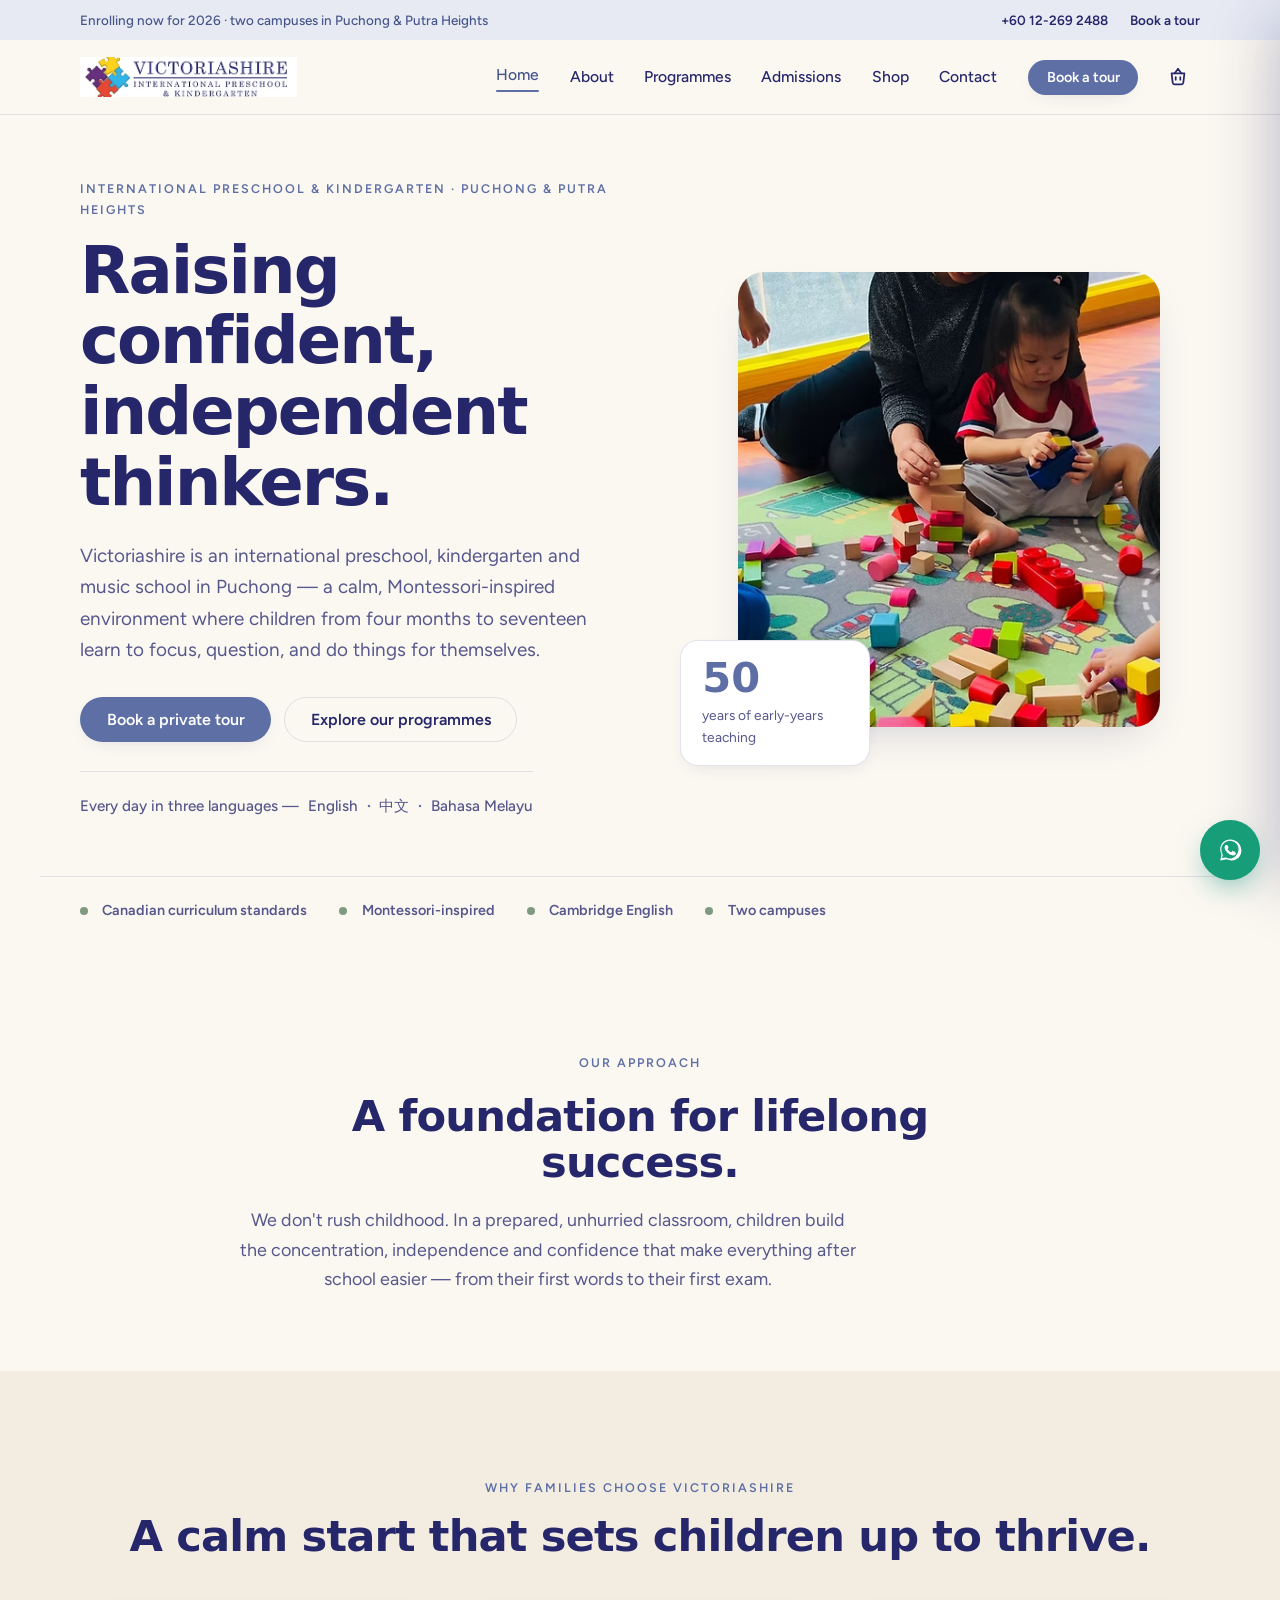
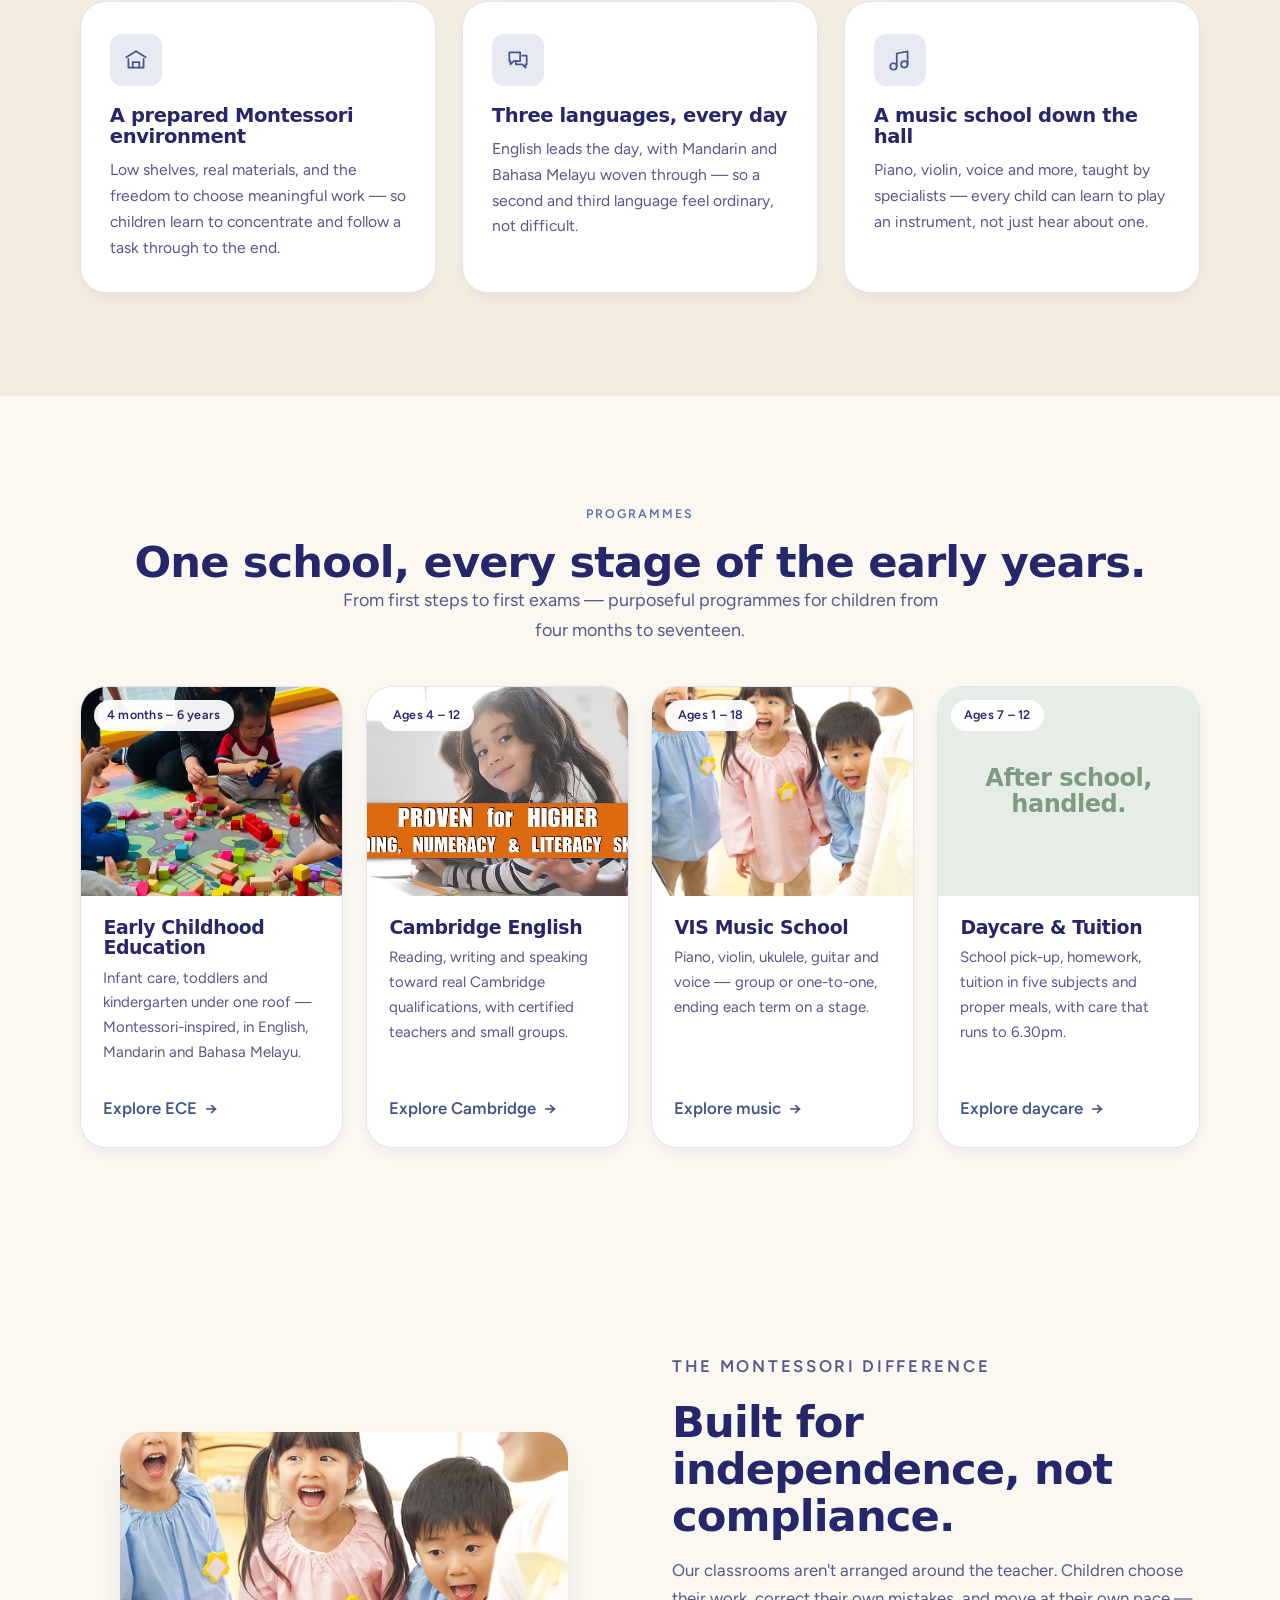
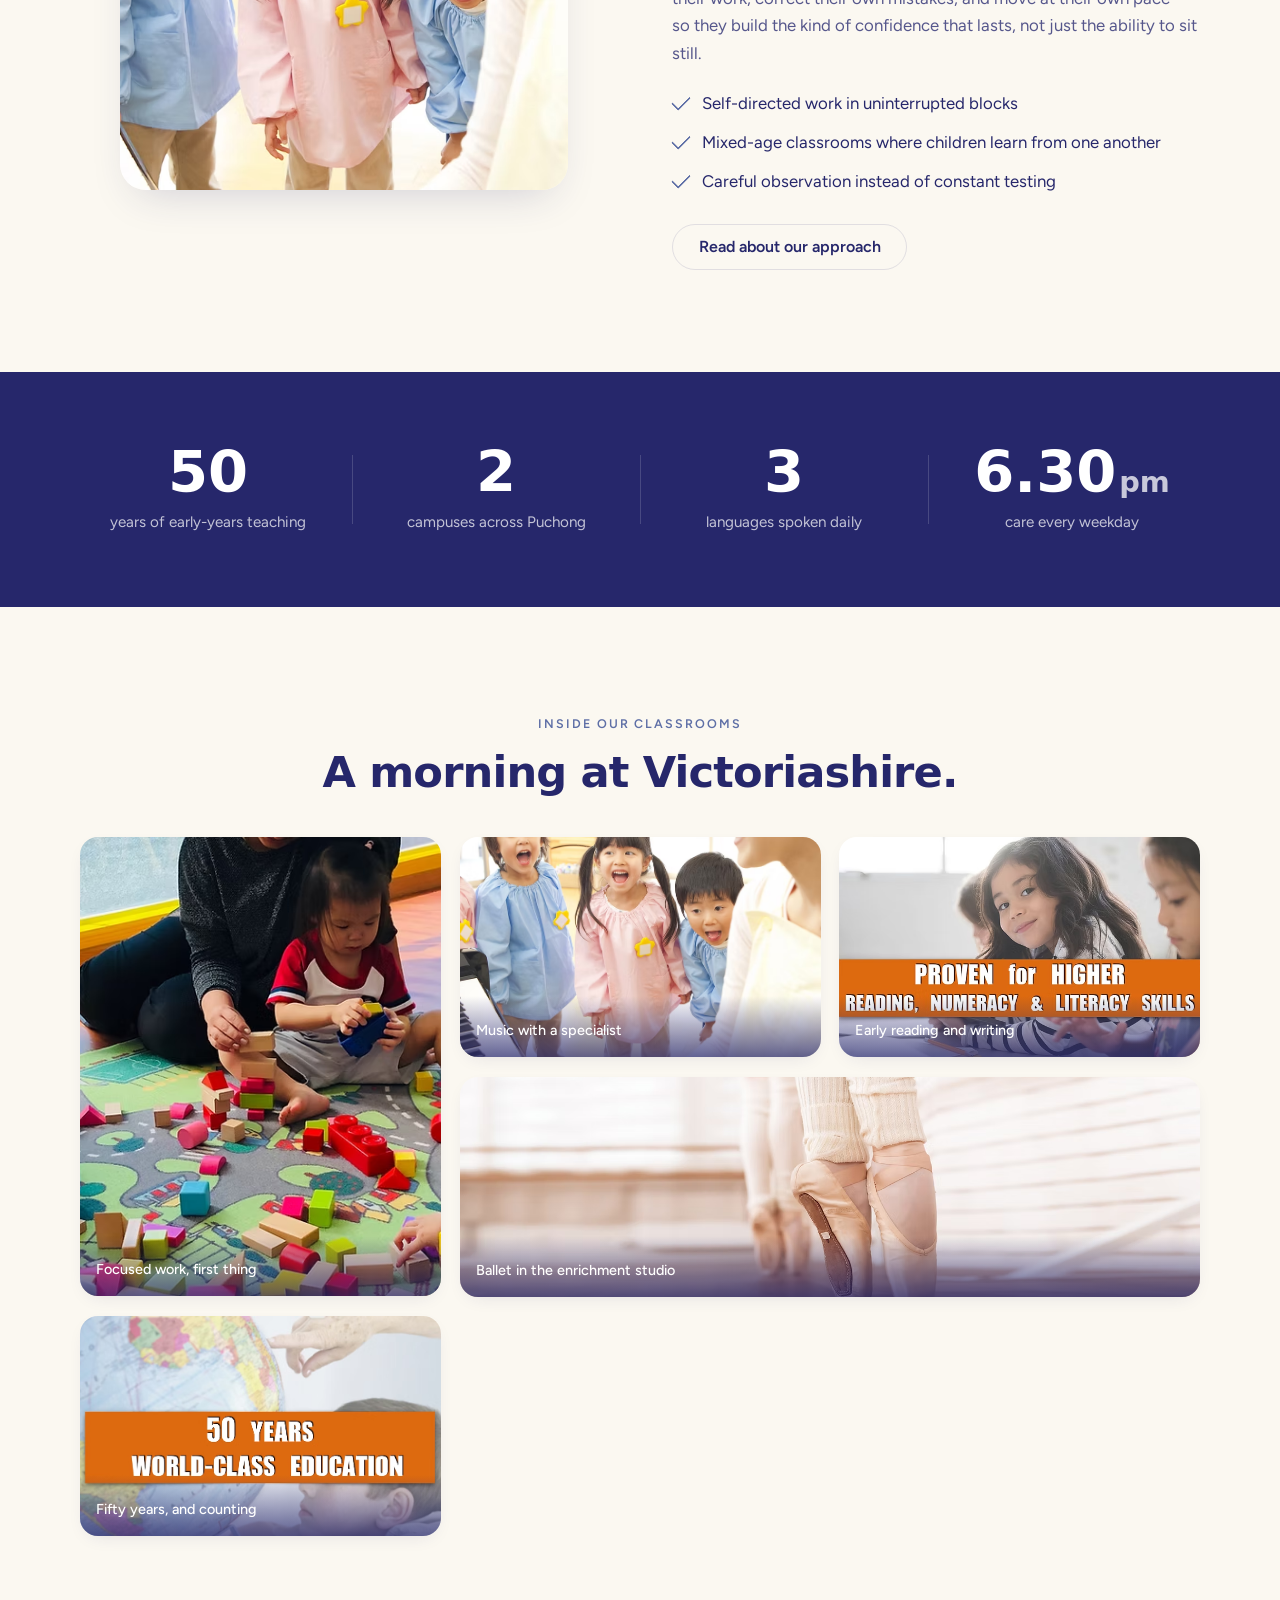
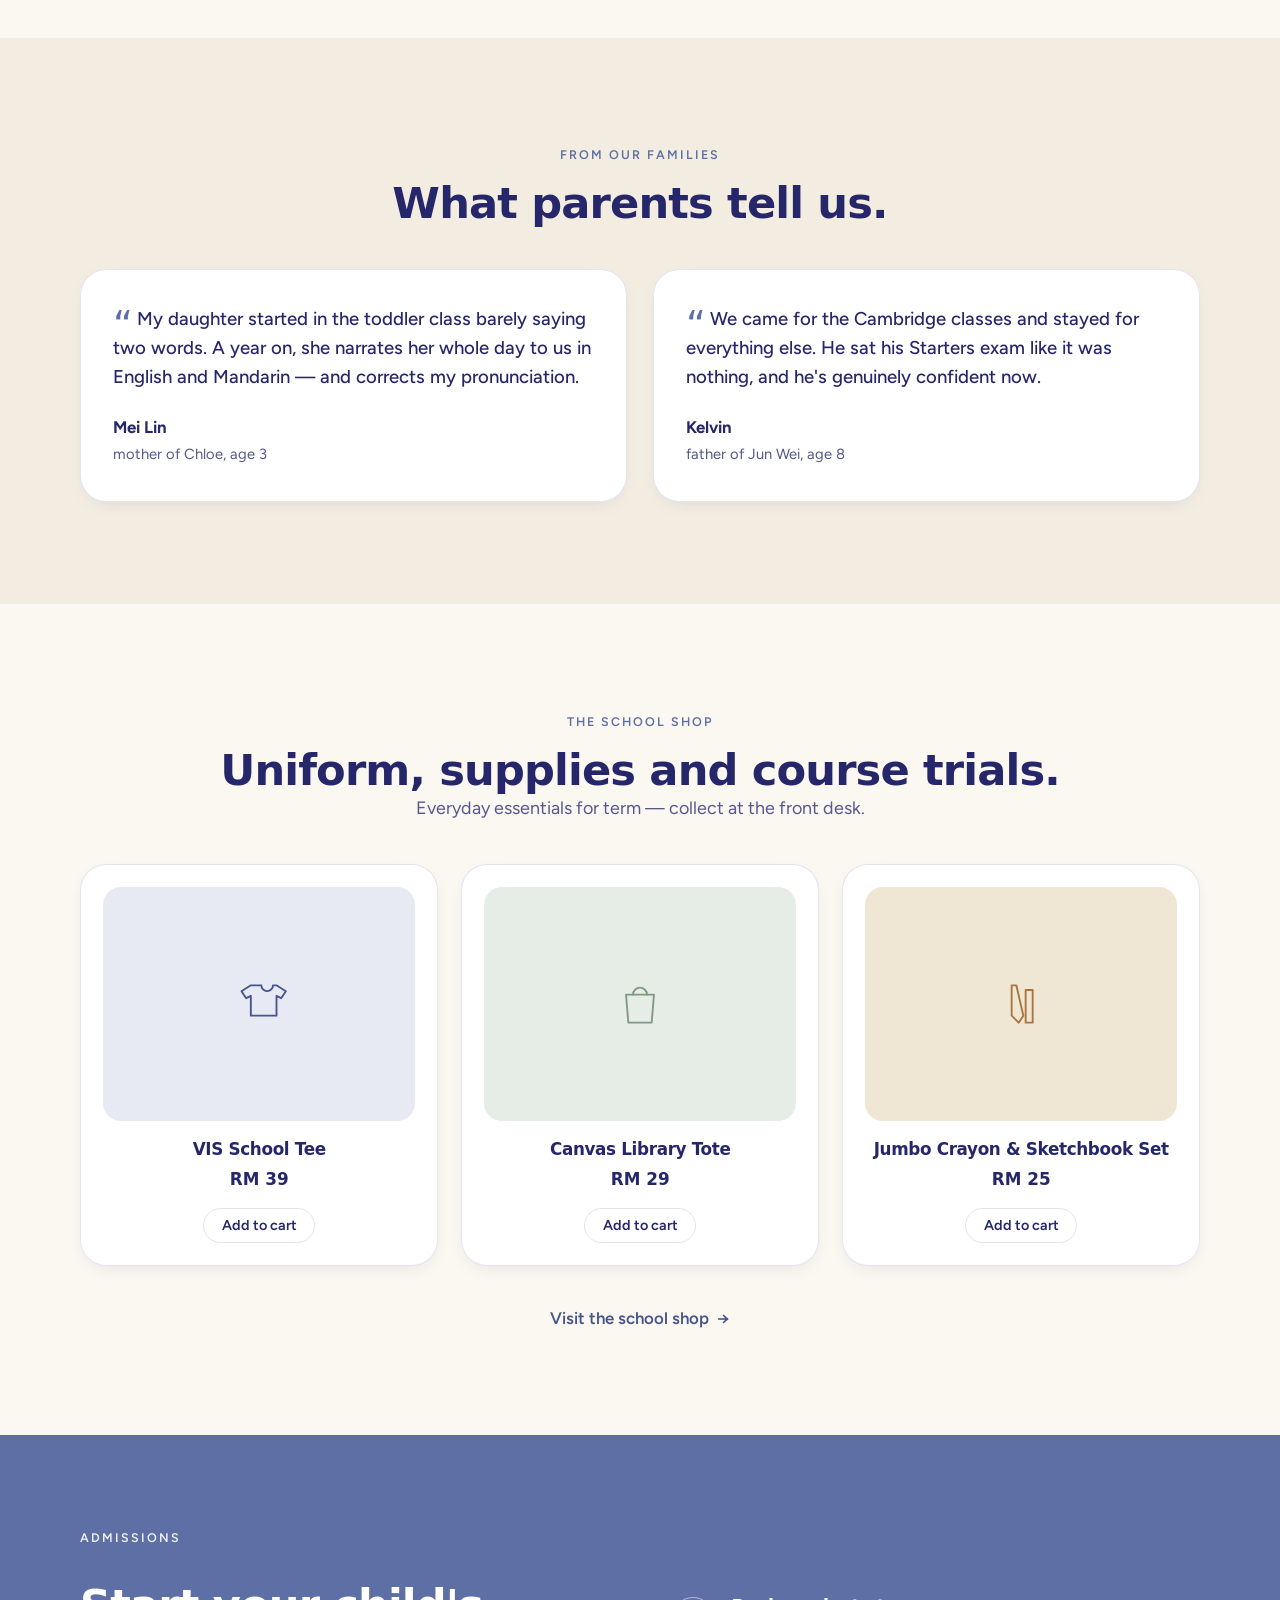
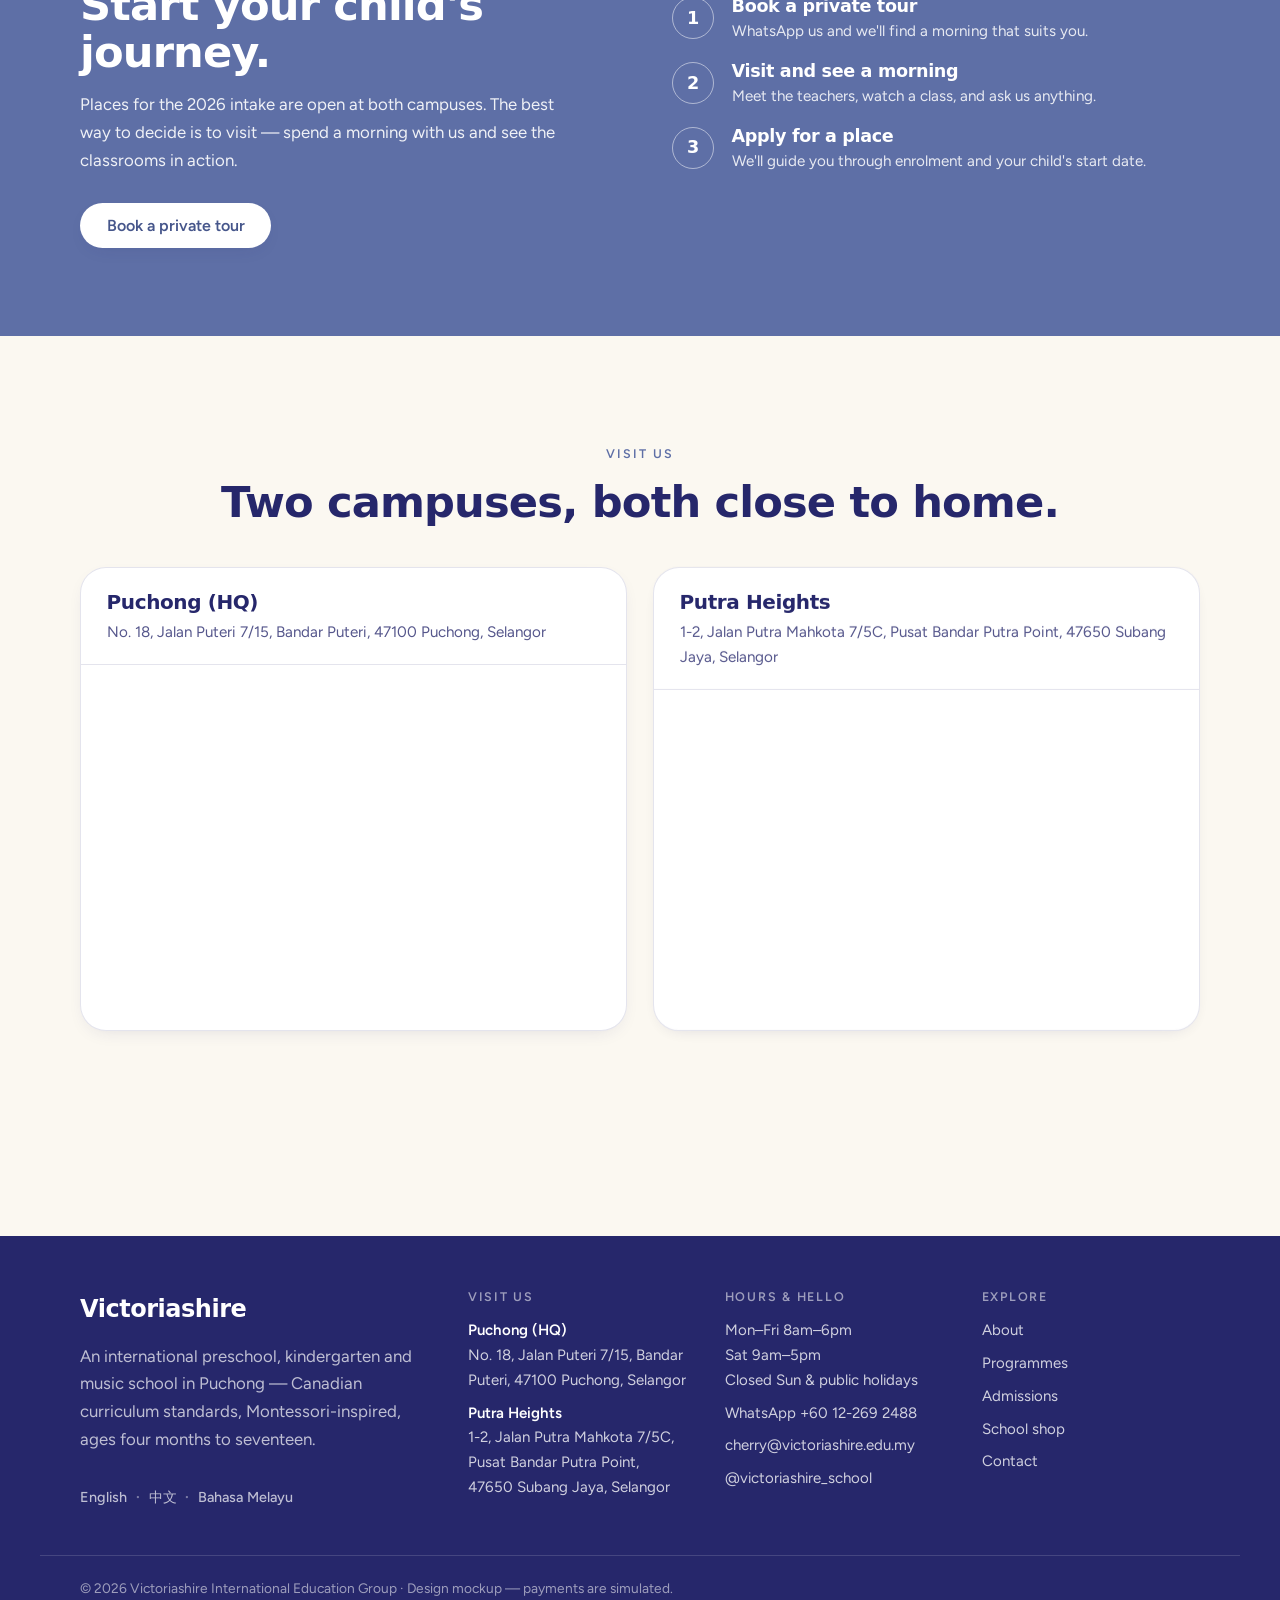
==== mockup-1-html/index.html @ 472e01cc "Premium revamp: two design directions for Victoriashire Rebuild both mockups away from the playful "" ====
<!DOCTYPE html>
<html lang="en" class="no-js">
<head>
  <meta charset="UTF-8">
  <meta name="viewport" content="width=device-width, initial-scale=1">
  <title>Victoriashire — International Preschool &amp; Kindergarten, Puchong</title>
  <meta name="description" content="An international preschool, kindergarten and music school in Puchong. A calm, Montessori-inspired environment where children from four months to seventeen learn to focus, question and think for themselves. Book a private tour.">
  <link rel="icon" href="assets/favicon.svg" type="image/svg+xml">
  <link rel="preconnect" href="https://fonts.googleapis.com">
  <link rel="preconnect" href="https://fonts.gstatic.com" crossorigin>
  <link href="https://fonts.googleapis.com/css2?family=Hanken+Grotesque:wght@500;600;700;800&family=Figtree:wght@400;500;600;700&display=swap" rel="stylesheet">
  <link rel="stylesheet" href="css/tokens.css">
  <link rel="stylesheet" href="css/base.css">
  <link rel="stylesheet" href="css/components.css">
  <link rel="stylesheet" href="css/pages.css">
</head>
<body>
  <a class="skip-link" href="#main">Skip to content</a>
  <div id="site-header"></div>

  <main id="main">

    <!-- 1. HERO -->
    <section class="hero">
      <div class="container hero-grid">
        <div class="hero-copy">
          <p class="eyebrow">International preschool &amp; kindergarten · Puchong &amp; Putra Heights</p>
          <h1 class="h-hero">Raising confident, independent thinkers.</h1>
          <p class="hero-sub">Victoriashire is an international preschool, kindergarten and music school in Puchong — a calm, Montessori-inspired environment where children from four months to seventeen learn to focus, question, and do things for themselves.</p>
          <div class="hero-actions">
            <a class="btn btn-primary" href="https://wa.me/60122692488">Book a private tour</a>
            <a class="btn btn-ghost" href="programmes.html">Explore our programmes</a>
          </div>
          <p class="trilingual hero-lang">Every day in three languages — <span>English</span> <span class="sep">·</span> <span>中文</span> <span class="sep">·</span> <span>Bahasa Melayu</span></p>
        </div>

        <div class="hero-media">
          <figure class="hero-photo">
            <img src="assets/img/photo-blocks.avif" alt="A child concentrating on building with wooden blocks in a Montessori classroom" width="720" height="820">
          </figure>
          <div class="hero-stat">
            <span class="hero-stat-num">50</span>
            <span class="hero-stat-label">years of early-years teaching</span>
          </div>
        </div>
      </div>
      <div class="container hero-trust">
        <span>Canadian curriculum standards</span>
        <span>Montessori-inspired</span>
        <span>Cambridge English</span>
        <span>Two campuses</span>
      </div>
    </section>

    <!-- 2. STATEMENT -->
    <section class="section statement">
      <div class="container container-narrow statement-inner">
        <p class="eyebrow">Our approach</p>
        <h2 class="h-title">A foundation for lifelong success.</h2>
        <p class="sec-lede">We don't rush childhood. In a prepared, unhurried classroom, children build the concentration, independence and confidence that make everything after school easier — from their first words to their first exam.</p>
      </div>
    </section>

    <!-- 3. WHY FAMILIES CHOOSE VIS -->
    <section class="section section--tint values">
      <div class="container">
        <div class="sec-head sec-head--center">
          <p class="eyebrow">Why families choose Victoriashire</p>
          <h2 class="h-title">A calm start that sets children up to thrive.</h2>
        </div>
        <div class="values-grid">
          <article class="value-card reveal">
            <span class="value-ico" aria-hidden="true">
              <svg viewBox="0 0 24 24" fill="none" stroke="currentColor" stroke-width="1.6" stroke-linecap="round" stroke-linejoin="round"><path d="M3 9.5 12 4l9 5.5"/><path d="M5 11v8h14v-8"/><path d="M9 19v-5h6v5"/></svg>
            </span>
            <h3>A prepared Montessori environment</h3>
            <p>Low shelves, real materials, and the freedom to choose meaningful work — so children learn to concentrate and follow a task through to the end.</p>
          </article>
          <article class="value-card reveal">
            <span class="value-ico" aria-hidden="true">
              <svg viewBox="0 0 24 24" fill="none" stroke="currentColor" stroke-width="1.6" stroke-linecap="round" stroke-linejoin="round"><path d="M4 5h10v8H8l-3 3v-3H4z"/><path d="M10 13v3h6l3 3v-3h1v-8h-4"/></svg>
            </span>
            <h3>Three languages, every day</h3>
            <p>English leads the day, with Mandarin and Bahasa Melayu woven through — so a second and third language feel ordinary, not difficult.</p>
          </article>
          <article class="value-card reveal">
            <span class="value-ico" aria-hidden="true">
              <svg viewBox="0 0 24 24" fill="none" stroke="currentColor" stroke-width="1.6" stroke-linecap="round" stroke-linejoin="round"><path d="M9 18V6l10-2v12"/><circle cx="6" cy="18" r="3"/><circle cx="16" cy="16" r="3"/></svg>
            </span>
            <h3>A music school down the hall</h3>
            <p>Piano, violin, voice and more, taught by specialists — every child can learn to play an instrument, not just hear about one.</p>
          </article>
        </div>
      </div>
    </section>

    <!-- 4. PROGRAMMES -->
    <section class="section programmes">
      <div class="container">
        <div class="sec-head sec-head--center">
          <p class="eyebrow">Programmes</p>
          <h2 class="h-title">One school, every stage of the early years.</h2>
          <p class="sec-lede sec-lede--center">From first steps to first exams — purposeful programmes for children from four months to seventeen.</p>
        </div>
        <div class="prog-grid">
          <article class="prog-card reveal">
            <div class="prog-media">
              <img src="assets/img/photo-blocks.avif" alt="Toddlers building with wooden blocks">
              <span class="chip prog-age">4 months – 6 years</span>
            </div>
            <div class="prog-body">
              <h3>Early Childhood Education</h3>
              <p>Infant care, toddlers and kindergarten under one roof — Montessori-inspired, in English, Mandarin and Bahasa Melayu.</p>
              <a class="arrow-link" href="programmes.html#ece">Explore ECE <span class="arw">→</span></a>
            </div>
          </article>
          <article class="prog-card reveal">
            <div class="prog-media">
              <img src="assets/img/photo-literacy.avif" alt="A child practising early reading and writing">
              <span class="chip prog-age">Ages 4 – 12</span>
            </div>
            <div class="prog-body">
              <h3>Cambridge English</h3>
              <p>Reading, writing and speaking toward real Cambridge qualifications, with certified teachers and small groups.</p>
              <a class="arrow-link" href="programmes.html#cambridge">Explore Cambridge <span class="arw">→</span></a>
            </div>
          </article>
          <article class="prog-card reveal">
            <div class="prog-media">
              <img src="assets/img/photo-music-class.avif" alt="Children singing around a piano during music class">
              <span class="chip prog-age">Ages 1 – 18</span>
            </div>
            <div class="prog-body">
              <h3>VIS Music School</h3>
              <p>Piano, violin, ukulele, guitar and voice — group or one-to-one, ending each term on a stage.</p>
              <a class="arrow-link" href="programmes.html#music">Explore music <span class="arw">→</span></a>
            </div>
          </article>
          <article class="prog-card reveal">
            <div class="prog-media prog-media--block prog-media--sage">
              <span class="prog-media-word">After school,<br>handled.</span>
              <span class="chip prog-age">Ages 7 – 12</span>
            </div>
            <div class="prog-body">
              <h3>Daycare &amp; Tuition</h3>
              <p>School pick-up, homework, tuition in five subjects and proper meals, with care that runs to 6.30pm.</p>
              <a class="arrow-link" href="programmes.html#daycare">Explore daycare <span class="arw">→</span></a>
            </div>
          </article>
        </div>
      </div>
    </section>

    <!-- 5. FEATURE — built for independence -->
    <section class="section feature">
      <div class="container feature-grid">
        <figure class="feature-media reveal">
          <img src="assets/img/photo-music-class.avif" alt="A teacher guiding children in a hands-on lesson">
        </figure>
        <div class="feature-copy">
          <p class="eyebrow">The Montessori difference</p>
          <h2 class="h-title">Built for independence, not compliance.</h2>
          <p>Our classrooms aren't arranged around the teacher. Children choose their work, correct their own mistakes, and move at their own pace — so they build the kind of confidence that lasts, not just the ability to sit still.</p>
          <ul class="feature-list">
            <li>Self-directed work in uninterrupted blocks</li>
            <li>Mixed-age classrooms where children learn from one another</li>
            <li>Careful observation instead of constant testing</li>
          </ul>
          <a class="btn btn-ghost" href="about.html">Read about our approach</a>
        </div>
      </div>
    </section>

    <!-- 6. STATS -->
    <section class="stats-band">
      <div class="container stats-grid">
        <div class="stat reveal">
          <span class="stat-num"><span data-count="50">0</span></span>
          <span class="stat-label">years of early-years teaching</span>
        </div>
        <div class="stat reveal">
          <span class="stat-num"><span data-count="2">0</span></span>
          <span class="stat-label">campuses across Puchong</span>
        </div>
        <div class="stat reveal">
          <span class="stat-num"><span data-count="3">0</span></span>
          <span class="stat-label">languages spoken daily</span>
        </div>
        <div class="stat reveal">
          <span class="stat-num">6.30<span class="stat-num-unit">pm</span></span>
          <span class="stat-label">care every weekday</span>
        </div>
      </div>
    </section>

    <!-- 7. GALLERY -->
    <section class="section gallery">
      <div class="container">
        <div class="sec-head sec-head--center">
          <p class="eyebrow">Inside our classrooms</p>
          <h2 class="h-title">A morning at Victoriashire.</h2>
        </div>
        <div class="gallery-grid">
          <figure class="gallery-item gallery-item--tall reveal">
            <img src="assets/img/photo-blocks.avif" alt="A child building with wooden blocks">
            <figcaption>Focused work, first thing</figcaption>
          </figure>
          <figure class="gallery-item reveal">
            <img src="assets/img/photo-music-class.avif" alt="Children singing around a piano">
            <figcaption>Music with a specialist</figcaption>
          </figure>
          <figure class="gallery-item reveal">
            <img src="assets/img/photo-literacy.avif" alt="A child reading and writing">
            <figcaption>Early reading and writing</figcaption>
          </figure>
          <figure class="gallery-item gallery-item--wide reveal">
            <img src="assets/img/photo-ballet.avif" alt="A child in a ballet lesson">
            <figcaption>Ballet in the enrichment studio</figcaption>
          </figure>
          <figure class="gallery-item reveal">
            <img src="assets/img/photo-50-years.avif" alt="Fifty years of Victoriashire heritage">
            <figcaption>Fifty years, and counting</figcaption>
          </figure>
        </div>
      </div>
    </section>

    <!-- 8. PARENT VOICES -->
    <section class="section section--tint voices">
      <div class="container">
        <div class="sec-head sec-head--center">
          <p class="eyebrow">From our families</p>
          <h2 class="h-title">What parents tell us.</h2>
        </div>
        <div class="voices-grid">
          <figure class="quote-card reveal">
            <blockquote>My daughter started in the toddler class barely saying two words. A year on, she narrates her whole day to us in English and Mandarin — and corrects my pronunciation.</blockquote>
            <figcaption><span class="q-name">Mei Lin</span><span class="q-role">mother of Chloe, age 3</span></figcaption>
          </figure>
          <figure class="quote-card reveal">
            <blockquote>We came for the Cambridge classes and stayed for everything else. He sat his Starters exam like it was nothing, and he's genuinely confident now.</blockquote>
            <figcaption><span class="q-name">Kelvin</span><span class="q-role">father of Jun Wei, age 8</span></figcaption>
          </figure>
        </div>
      </div>
    </section>

    <!-- 9. SHOP TEASER -->
    <section class="section shop-teaser">
      <div class="container">
        <div class="sec-head sec-head--center">
          <p class="eyebrow">The school shop</p>
          <h2 class="h-title">Uniform, supplies and course trials.</h2>
          <p class="sec-lede sec-lede--center">Everyday essentials for term — collect at the front desk.</p>
        </div>
        <div class="teaser-grid">
          <article class="teaser-card reveal">
            <div class="teaser-art teaser-art--peri">
              <svg viewBox="0 0 48 48" fill="none" stroke="currentColor" stroke-width="1.6" stroke-linecap="round" stroke-linejoin="round" aria-hidden="true"><path d="M17 8l-8 5 4 6 4-2v17h22V17l4 2 4-6-8-5-3 0a5 5 0 0 1-10 0z"/></svg>
            </div>
            <h3>VIS School Tee</h3>
            <span class="price">RM 39</span>
            <button class="btn btn-ghost btn-sm" type="button" data-add="school-tee">Add to cart</button>
          </article>
          <article class="teaser-card reveal">
            <div class="teaser-art teaser-art--sage">
              <svg viewBox="0 0 48 48" fill="none" stroke="currentColor" stroke-width="1.6" stroke-linecap="round" stroke-linejoin="round" aria-hidden="true"><path d="M12 16h24l-2 24H14z"/><path d="M18 16a6 6 0 0 1 12 0"/></svg>
            </div>
            <h3>Canvas Library Tote</h3>
            <span class="price">RM 29</span>
            <button class="btn btn-ghost btn-sm" type="button" data-add="library-tote">Add to cart</button>
          </article>
          <article class="teaser-card reveal">
            <div class="teaser-art teaser-art--sand">
              <svg viewBox="0 0 48 48" fill="none" stroke="currentColor" stroke-width="1.6" stroke-linecap="round" stroke-linejoin="round" aria-hidden="true"><path d="M16 8h4l6 26-4 6-6-6z"/><path d="M28 12h6v28h-6z"/></svg>
            </div>
            <h3>Jumbo Crayon &amp; Sketchbook Set</h3>
            <span class="price">RM 25</span>
            <button class="btn btn-ghost btn-sm" type="button" data-add="crayon-set">Add to cart</button>
          </article>
        </div>
        <p class="center-link"><a class="arrow-link" href="shop.html">Visit the school shop <span class="arw">→</span></a></p>
      </div>
    </section>

    <!-- 10. ADMISSIONS CTA -->
    <section class="admissions-cta">
      <div class="container admissions-inner">
        <div class="admissions-copy">
          <p class="eyebrow eyebrow--light">Admissions</p>
          <h2 class="h-title">Start your child's journey.</h2>
          <p>Places for the 2026 intake are open at both campuses. The best way to decide is to visit — spend a morning with us and see the classrooms in action.</p>
          <a class="btn btn-white" href="https://wa.me/60122692488">Book a private tour</a>
        </div>
        <ol class="steps">
          <li class="step"><span class="step-n">1</span><div><h3>Book a private tour</h3><p>WhatsApp us and we'll find a morning that suits you.</p></div></li>
          <li class="step"><span class="step-n">2</span><div><h3>Visit and see a morning</h3><p>Meet the teachers, watch a class, and ask us anything.</p></div></li>
          <li class="step"><span class="step-n">3</span><div><h3>Apply for a place</h3><p>We'll guide you through enrolment and your child's start date.</p></div></li>
        </ol>
      </div>
    </section>

    <!-- 11. FIND US -->
    <section class="section find" id="find-us">
      <div class="container">
        <div class="sec-head sec-head--center">
          <p class="eyebrow">Visit us</p>
          <h2 class="h-title">Two campuses, both close to home.</h2>
        </div>
        <div class="find-grid">
          <article class="find-card reveal">
            <div class="find-head">
              <h3>Puchong (HQ)</h3>
              <p>No. 18, Jalan Puteri 7/15, Bandar Puteri, 47100 Puchong, Selangor</p>
            </div>
            <div class="map-frame">
              <iframe title="Map to Victoriashire, Bandar Puteri Puchong" src="https://www.google.com/maps/embed?pb=!1m18!1m12!1m3!1d3283.921605458261!2d101.62552860000001!3d3.0181591!2m3!1f0!2f0!3f0!3m2!1i1024!2i768!4f13.1!3m3!1m2!1s0x31cdb4a31508462b%3A0xe18078c6f57863!2s18%2C%20Jln%20Puteri%207%2F15%2C%20Bandar%20Puteri%2C%2047100%20Puchong%2C%20Selangor%2C%20Malaysia!5e1!3m2!1sen!2sin!4v1783682991611!5m2!1sen!2sin" allowfullscreen="" loading="lazy" referrerpolicy="strict-origin-when-cross-origin"></iframe>
            </div>
          </article>
          <article class="find-card reveal">
            <div class="find-head">
              <h3>Putra Heights</h3>
              <p>1-2, Jalan Putra Mahkota 7/5C, Pusat Bandar Putra Point, 47650 Subang Jaya, Selangor</p>
            </div>
            <div class="map-frame">
              <iframe title="Map to Victoriashire, Putra Heights" src="https://www.google.com/maps/embed?pb=!1m18!1m12!1m3!1d3283.987269424316!2d101.5713136!3d2.9963515999999997!2m3!1f0!2f0!3f0!3m2!1i1024!2i768!4f13.1!3m3!1m2!1s0x31cdb300119d84df%3A0x84682f2e7346dc52!2s1%2C%20Jalan%20Putra%20Mahkota%207%2F5C%2C%20Pusat%20Bandar%20Putra%20Point%2C%2047650%20Subang%20Jaya%2C%20Selangor%2C%20Malaysia!5e1!3m2!1sen!2sin!4v1783683022666!5m2!1sen!2sin" allowfullscreen="" loading="lazy" referrerpolicy="strict-origin-when-cross-origin"></iframe>
            </div>
          </article>
        </div>
      </div>
    </section>

  </main>

  <div id="site-footer"></div>
  <div id="cart-drawer-mount"></div>

  <script src="vendor/gsap.min.js"></script>
  <script src="vendor/ScrollTrigger.min.js"></script>
  <script type="module" src="js/main.js"></script>
</body>
</html>
---- mockup-1-html/css/tokens.css ----
/* ============================================================
   Victoriashire — Direction A "Guidepost calm"
   Warm, calm, intelligent, credible. Ink navy anchor, warm
   cream base, one soft periwinkle accent + muted sage.
   ============================================================ */
:root {
  /* Surfaces */
  --cream: #FBF8F1;        /* page base — never stark white */
  --cream-deep: #F3EDE1;   /* alternating band */
  --white: #FFFFFF;        /* cards */

  /* Ink (logo wordmark navy) */
  --ink: #26276B;
  --ink-soft: #56578C;
  --ink-line: rgba(38, 39, 107, .12);
  --ink-line-soft: rgba(38, 39, 107, .07);

  /* Accents */
  --peri: #5E6FA6;         /* primary accent */
  --peri-deep: #46568B;    /* accent text / hover */
  --peri-soft: #E7EAF3;    /* accent tint */
  --sage: #7E9A82;         /* secondary accent */
  --sage-soft: #E6EDE6;
  --sand: #EFE6D3;         /* warm block/tint */

  /* Type */
  --font-display: "Hanken Grotesque", system-ui, sans-serif;
  --font-body: "Figtree", system-ui, sans-serif;

  /* Shape */
  --r-lg: 26px;
  --r: 18px;
  --r-sm: 12px;
  --r-pill: 999px;

  /* Elevation — soft ambient only */
  --shadow-sm: 0 6px 20px -10px rgba(38, 39, 107, .18);
  --shadow: 0 18px 44px -18px rgba(38, 39, 107, .22);

  /* Layout — generous, airy */
  --container: 1200px;
  --gutter: clamp(1.2rem, 4vw, 2.5rem);
  --section-y: clamp(4rem, 8vw, 7rem);

  /* Motion */
  --ease: cubic-bezier(.22, .61, .36, 1);

  /* ---- Legacy aliases (keep old inner pages readable until rebuilt;
          removed once every page is on the new system) ---- */
  --paper: var(--cream);
  --paper-deep: var(--cream-deep);
  --poppy: var(--peri);
  --poppy-deep: var(--peri-deep);
  --poppy-tint: var(--peri-soft);
  --sky: var(--peri);
  --sky-tint: var(--peri-soft);
  --sun: var(--sage);
  --sun-tint: var(--sage-soft);
  --grape: var(--peri-deep);
  --grape-tint: var(--peri-soft);
  --font-hand: var(--font-display);
  --radius-card: var(--r-lg);
  --radius-lg: var(--r-lg);
  --radius-sm: var(--r-sm);
  --radius-pill: var(--r-pill);
  --shadow-soft: var(--shadow-sm);
  --shadow-lift: var(--shadow);
  --shadow-sticker: 0 2px 0 var(--ink-line);
  --shadow-pop: var(--shadow-sm);
  --ease-bounce: var(--ease);
}
---- mockup-1-html/css/base.css ----
/* ============================================================
   Base — reset, typography scale, layout helpers, a11y
   Direction A "Guidepost calm"
   ============================================================ */

*, *::before, *::after { box-sizing: border-box; }

html { -webkit-text-size-adjust: 100%; scroll-behavior: smooth; }
@media (prefers-reduced-motion: reduce) {
  html { scroll-behavior: auto; }
}

body {
  margin: 0;
  background: var(--cream);
  color: var(--ink);
  font-family: var(--font-body);
  font-size: 1.05rem;
  line-height: 1.65;
  font-weight: 400;
  -webkit-font-smoothing: antialiased;
  text-rendering: optimizeLegibility;
  overflow-x: hidden;
}

img, svg, canvas { max-width: 100%; display: block; }
img { height: auto; }

a { color: inherit; text-decoration: none; }
button { font: inherit; color: inherit; cursor: pointer; border: none; background: none; }
ul, ol { margin: 0; padding: 0; list-style: none; }

h1, h2, h3, h4 {
  font-family: var(--font-display);
  font-weight: 700;
  line-height: 1.08;
  margin: 0;
  letter-spacing: -0.02em;
  color: var(--ink);
}

/* Type scale — display face, calm */
.h-hero  { font-size: clamp(2.5rem, 5.4vw, 4.1rem); font-weight: 700; letter-spacing: -0.03em; }
.h-title { font-size: clamp(1.9rem, 3.4vw, 2.7rem); font-weight: 700; }
.h-sub   { font-size: clamp(1.25rem, 2.2vw, 1.6rem); font-weight: 600; letter-spacing: -0.01em; }

p { margin: 0 0 1rem; }
p:last-child { margin-bottom: 0; }
strong { font-weight: 600; color: var(--ink); }

/* Eyebrow — calm tracked label (no handwriting) */
.eyebrow {
  display: inline-block;
  font-family: var(--font-body);
  font-weight: 600;
  font-size: .78rem;
  letter-spacing: .16em;
  text-transform: uppercase;
  color: var(--peri);
  margin-bottom: .9rem;
}

/* Lede paragraph */
.sec-lede { font-size: 1.12rem; color: var(--ink-soft); max-width: 56ch; }
.sec-lede.sec-lede--center { margin-inline: auto; }

/* Signature: trilingual rail — VIS runs three languages daily */
.trilingual {
  display: inline-flex;
  flex-wrap: wrap;
  align-items: center;
  gap: .55rem;
  font-weight: 500;
  color: var(--ink-soft);
  font-size: .95rem;
}
.trilingual span { white-space: nowrap; }
.trilingual .sep { color: var(--peri); font-weight: 700; }

/* ---- Layout helpers ---- */
.container {
  width: 100%;
  max-width: var(--container);
  margin-inline: auto;
  padding-inline: var(--gutter);
}
.container-narrow { max-width: 880px; }

.section { padding-block: var(--section-y); }
.section--tint { background: var(--cream-deep); }
.section--sand { background: var(--sand); }

/* section heading block */
.sec-head { margin-bottom: 2.6rem; }
.sec-head--center { text-align: center; }
.sec-head--center .sec-lede { margin-inline: auto; }

:target { scroll-margin-top: 120px; }
[id] { scroll-margin-top: 120px; }

/* ---- Accessibility ---- */
.skip-link {
  position: fixed;
  top: -100px; left: 16px;
  z-index: 2000;
  background: var(--ink);
  color: var(--white);
  padding: .7rem 1.1rem;
  border-radius: var(--r-pill);
  font-weight: 600;
  transition: top .2s ease;
}
.skip-link:focus { top: 16px; }

:focus-visible {
  outline: 3px solid var(--peri);
  outline-offset: 3px;
  border-radius: 6px;
}

.visually-hidden {
  position: absolute !important;
  width: 1px; height: 1px;
  padding: 0; margin: -1px;
  overflow: hidden; clip: rect(0 0 0 0);
  white-space: nowrap; border: 0;
}

/* ---- Reveal (JS toggles .is-in; CSS is the fallback) ---- */
.reveal, .reveal-scatter {
  opacity: 0;
  transform: translateY(18px);
  transition: opacity .7s ease, transform .7s var(--ease);
  will-change: opacity, transform;
}
.reveal.is-in, .reveal-scatter.is-in { opacity: 1; transform: none; }

@media (prefers-reduced-motion: reduce) {
  .reveal, .reveal-scatter { transition: opacity .3s ease; transform: none; }
}
.no-js .reveal, .no-js .reveal-scatter { opacity: 1; transform: none; }
---- mockup-1-html/css/components.css ----
/* ============================================================
   Components — buttons, header, footer, cards, cart, marquee
   Direction A "Guidepost calm"
   ============================================================ */

/* ---------- Buttons ---------- */
.btn {
  display: inline-flex;
  align-items: center;
  gap: .5rem;
  font-family: var(--font-body);
  font-weight: 600;
  font-size: 1rem;
  padding: .85rem 1.6rem;
  border-radius: var(--r-pill);
  transition: transform .25s var(--ease), background .2s ease, box-shadow .25s ease, color .2s ease, border-color .2s ease;
  line-height: 1;
  border: 1.5px solid transparent;
  text-align: center;
}
.btn:hover { transform: translateY(-2px); }
.btn:active { transform: translateY(0); }

.btn-primary { background: var(--peri); color: var(--white); box-shadow: var(--shadow-sm); }
.btn-primary:hover { background: var(--peri-deep); }

.btn-ghost { background: transparent; color: var(--ink); border-color: var(--ink-line); }
.btn-ghost:hover { background: var(--white); border-color: var(--peri); color: var(--peri-deep); }

.btn-white { background: var(--white); color: var(--peri-deep); box-shadow: var(--shadow-sm); }
.btn-white:hover { background: var(--peri-soft); }

.btn-sm { padding: .58rem 1.1rem; font-size: .9rem; }

.arrow-link {
  display: inline-flex;
  align-items: center;
  gap: .45rem;
  font-family: var(--font-body);
  font-weight: 600;
  color: var(--peri-deep);
}
.arrow-link .arw { transition: transform .25s var(--ease); }
.arrow-link:hover .arw { transform: translateX(5px); }
.center-link { text-align: center; margin-top: 2.4rem; }

/* meta chip */
.chip {
  display: inline-block;
  font-family: var(--font-body);
  font-weight: 600;
  font-size: .78rem;
  letter-spacing: .02em;
  padding: .34rem .82rem;
  border-radius: var(--r-pill);
  background: var(--peri-soft);
  color: var(--peri-deep);
}

.price { font-family: var(--font-display); font-weight: 700; color: var(--ink); }

/* ==========================================================
   HEADER — slim topbar + calm sticky nav bar
   ========================================================== */
.site-header { position: sticky; top: -40px; z-index: 900; }

.topbar {
  background: var(--peri-soft);
  height: 40px;
  display: flex; align-items: center;
  font-size: .84rem;
  color: var(--ink);
}
.topbar-in { display: flex; align-items: center; justify-content: space-between; gap: 1.4rem; width: 100%; }
.topbar-note { font-weight: 500; color: var(--peri-deep); }
.topbar-links { display: inline-flex; gap: 1.4rem; }
.topbar-links a { font-weight: 600; }
.topbar-links a:hover { color: var(--peri-deep); text-decoration: underline; text-underline-offset: 3px; }

.header-bar {
  background: rgba(251, 248, 241, .88);
  backdrop-filter: blur(12px);
  -webkit-backdrop-filter: blur(12px);
  border-bottom: 1px solid var(--ink-line);
}
.header-in { display: flex; align-items: center; gap: 1.1rem; padding-block: .85rem; }
.header-logo img { height: 40px; width: auto; }
.header-nav { display: flex; align-items: center; gap: .2rem; margin-left: auto; }
.header-nav a {
  font-family: var(--font-body);
  font-weight: 500;
  font-size: .98rem;
  padding: .5rem .85rem;
  border-radius: var(--r-sm);
  color: var(--ink);
  transition: color .18s ease, background .18s ease;
}
.header-nav a:hover { color: var(--peri-deep); background: var(--peri-soft); }
.header-nav a[aria-current="page"] { color: var(--peri-deep); }
.header-nav a[aria-current="page"]::after {
  content: ""; display: block; height: 2px; margin-top: 3px;
  background: var(--peri); border-radius: 2px;
}
.header-cta { flex: none; }

.cart-btn {
  position: relative;
  display: inline-flex; align-items: center; justify-content: center;
  width: 44px; height: 44px;
  border-radius: var(--r-pill);
  transition: background .18s ease;
}
.cart-btn:hover { background: var(--peri-soft); }
.cart-btn svg { width: 22px; height: 22px; stroke: var(--ink); }
.cart-count {
  position: absolute; top: -2px; right: -2px;
  min-width: 20px; height: 20px; padding: 0 5px;
  display: grid; place-items: center;
  background: var(--peri); color: var(--white);
  font-family: var(--font-body); font-weight: 700; font-size: .72rem;
  border-radius: var(--r-pill);
  border: 2px solid var(--cream);
  transform: scale(0);
  transition: transform .3s var(--ease);
}
.cart-count.has-items { transform: scale(1); }
.cart-count.pop { animation: badgePop .4s var(--ease); }
@keyframes badgePop { 0% { transform: scale(1); } 45% { transform: scale(1.35); } 100% { transform: scale(1); } }

/* hamburger */
.nav-toggle { display: none; width: 44px; height: 44px; border-radius: var(--r-sm); }
.nav-toggle:hover { background: var(--peri-soft); }
.nav-toggle svg { width: 24px; height: 24px; margin-inline: auto; stroke: var(--ink); }

/* mobile overlay */
.mobile-nav {
  position: fixed; inset: 0;
  z-index: 1200;
  background: var(--cream);
  display: flex; flex-direction: column;
  padding: 5rem var(--gutter) 2rem;
  transform: translateY(-100%);
  transition: transform .4s var(--ease);
  overflow-y: auto;
}
.mobile-nav.open { transform: translateY(0); }
.mobile-nav .close-btn { position: absolute; top: 22px; right: 22px; width: 46px; height: 46px; border-radius: var(--r-sm); display: grid; place-items: center; }
.mobile-nav .close-btn:hover { background: var(--peri-soft); }
.mobile-nav .close-btn svg { width: 26px; height: 26px; stroke: var(--ink); }
.mobile-nav a {
  font-family: var(--font-display);
  font-weight: 700;
  font-size: clamp(1.8rem, 8vw, 2.6rem);
  letter-spacing: -0.02em;
  padding: .45rem 0;
  color: var(--ink);
  border-bottom: 1px solid var(--ink-line);
}
.mobile-nav a[aria-current="page"] { color: var(--peri-deep); }
.mobile-nav .m-contact { margin-top: auto; color: var(--ink-soft); font-size: .95rem; }

@media (max-width: 900px) {
  .header-nav { display: none; }
  .nav-toggle { display: inline-flex; align-items: center; }
  .header-cta { display: none; }
}
@media (max-width: 620px) { .topbar-note { display: none; } .topbar-in { justify-content: center; } }
@media (prefers-reduced-motion: reduce) { .site-header, .mobile-nav { transition: none; } }

/* ==========================================================
   FOOTER — calm navy, text wordmark, 4 columns
   ========================================================== */
.site-footer { margin-top: var(--section-y); }
.footer-body { background: var(--ink); color: rgba(255, 255, 255, .78); padding-block: 3.4rem 1.8rem; }
.footer-grid {
  display: grid;
  grid-template-columns: 1.6fr 1fr 1fr 1fr;
  gap: 2.4rem;
}
.footer-wordmark {
  font-family: var(--font-display);
  font-weight: 700; font-size: 1.5rem;
  letter-spacing: -0.02em;
  color: var(--white);
  display: block; margin-bottom: .8rem;
}
.footer-brand p { color: rgba(255, 255, 255, .7); max-width: 32ch; }
.footer-lang { color: rgba(255, 255, 255, .6); margin-top: 1rem; font-size: .9rem; }
.footer-lang .sep { color: rgba(255, 255, 255, .4); }
.footer-col h4 { font-family: var(--font-body); font-weight: 600; font-size: .78rem; letter-spacing: .14em; text-transform: uppercase; color: rgba(255,255,255,.55); margin-bottom: .9rem; }
.footer-col p, .footer-col li { color: rgba(255, 255, 255, .78); font-size: .94rem; margin-bottom: .5rem; }
.footer-col strong { color: var(--white); font-weight: 600; }
.footer-col a:hover { color: var(--white); text-decoration: underline; text-underline-offset: 3px; }
.footer-bottom {
  margin-top: 2.8rem; padding-top: 1.3rem;
  border-top: 1px solid rgba(255, 255, 255, .14);
  color: rgba(255, 255, 255, .55);
  font-size: .86rem;
}
@media (max-width: 780px) {
  .footer-grid { grid-template-columns: 1fr 1fr; gap: 1.8rem; }
  .footer-brand { grid-column: 1 / -1; }
}
@media (max-width: 460px) { .footer-grid { grid-template-columns: 1fr; } }

/* ==========================================================
   Marquee (photo/logo strips)
   ========================================================== */
.marquee { overflow: hidden; width: 100%; }
.marquee-track {
  display: flex; align-items: center;
  width: max-content;
  animation: marquee var(--marq-dur, 44s) linear infinite;
}
.marquee-track > * { margin-right: 2.4rem; flex: none; }
.marquee:hover .marquee-track { animation-play-state: paused; }
@keyframes marquee { to { transform: translateX(-50%); } }
@media (prefers-reduced-motion: reduce) {
  .marquee-track { animation: none; flex-wrap: wrap; justify-content: center; }
  .marquee-track > *[aria-hidden="true"] { display: none; }
}

/* ==========================================================
   Generic card
   ========================================================== */
.card {
  background: var(--white);
  border: 1px solid var(--ink-line);
  border-radius: var(--r-lg);
  padding: 1.8rem;
  box-shadow: var(--shadow-sm);
}

/* ==========================================================
   Cart drawer (calm)
   ========================================================== */
.cart-overlay {
  position: fixed; inset: 0; z-index: 1300;
  background: rgba(38, 39, 107, .38);
  opacity: 0; transition: opacity .35s ease;
}
.cart-overlay.open { opacity: 1; }

.cart-drawer {
  position: fixed; top: 0; right: 0; z-index: 1301;
  width: min(420px, 92vw); height: 100%;
  background: var(--cream);
  box-shadow: -24px 0 60px -20px rgba(38, 39, 107, .3);
  display: flex; flex-direction: column;
  transform: translateX(100%);
  transition: transform .4s var(--ease);
}
.cart-drawer.open { transform: translateX(0); }
@media (prefers-reduced-motion: reduce) { .cart-drawer { transition: none; } }

.cart-head {
  display: flex; align-items: center; justify-content: space-between;
  padding: 1.4rem 1.5rem;
  border-bottom: 1px solid var(--ink-line);
}
.cart-title { font-family: var(--font-display); font-weight: 700; font-size: 1.35rem; letter-spacing: -0.02em; }
.cart-close {
  width: 40px; height: 40px; border-radius: var(--r-sm);
  display: grid; place-items: center;
  transition: background .18s ease;
}
.cart-close:hover { background: var(--peri-soft); }
.cart-close svg { width: 22px; height: 22px; stroke: var(--ink); }

.cart-items { flex: 1; overflow-y: auto; padding: 1rem 1.5rem; }
.cart-row {
  display: grid; grid-template-columns: 64px 1fr auto;
  gap: .95rem; padding: 1.1rem 0;
  border-bottom: 1px solid var(--ink-line);
}
.cart-row.is-added { background: var(--peri-soft); border-radius: var(--r-sm); }
.cart-thumb { width: 64px; height: 64px; border-radius: var(--r-sm); object-fit: cover; background: var(--white); }
.cart-thumb--block { display: grid; place-items: center; font-family: var(--font-display); font-weight: 700; font-size: 1.4rem; }
.cart-thumb--peri { background: var(--peri-soft); color: var(--peri-deep); }
.cart-thumb--sage { background: var(--sage-soft); color: var(--sage); }
.cart-thumb--sand { background: var(--sand); color: #A8763E; }
.cart-name { font-family: var(--font-display); font-weight: 600; font-size: .98rem; line-height: 1.25; display: inline-block; }
.cart-name:hover { color: var(--peri-deep); }
.cart-note { font-size: .78rem; color: var(--ink-soft); margin: .2rem 0 .5rem; }
.cart-qty { display: flex; align-items: center; gap: .4rem; }
.qbtn {
  width: 28px; height: 28px; border-radius: var(--r-pill);
  background: var(--peri-soft); color: var(--peri-deep);
  font-weight: 700; font-size: 1.05rem; line-height: 1;
  display: grid; place-items: center;
  transition: background .18s ease;
}
.qbtn:hover { background: var(--peri); color: var(--white); }
.qval { min-width: 24px; text-align: center; font-weight: 600; }
.qrem { margin-left: .5rem; font-size: .8rem; color: var(--ink-soft); text-decoration: underline; }
.qrem:hover { color: var(--peri-deep); }
.cart-line { font-size: 1.02rem; align-self: center; font-weight: 600; }
.cart-foot { padding: 1.3rem 1.5rem 1.7rem; border-top: 1px solid var(--ink-line); }
.cart-subtotal { display: flex; justify-content: space-between; align-items: baseline; margin-bottom: 1rem; }
.cart-subtotal > span:first-child { font-family: var(--font-display); font-weight: 600; font-size: 1.1rem; }
.cart-subtotal-val { font-size: 1.4rem; font-weight: 700; }
.cart-checkout { width: 100%; justify-content: center; }
.cart-demo-note { text-align: center; font-size: .8rem; color: var(--ink-soft); margin-top: .7rem; }
.cart-empty { text-align: center; padding: 2.5rem 1rem; }
.cart-empty-art { display: flex; justify-content: center; margin-bottom: .5rem; color: var(--peri); }
.cart-empty-title { font-family: var(--font-display); font-weight: 700; font-size: 1.3rem; }
.cart-empty-sub { color: var(--ink-soft); margin: .3rem 0 1.3rem; }

/* ==========================================================
   WhatsApp front-desk bot (calmed — brand green kept)
   ========================================================== */
.wa-root { position: fixed; bottom: 20px; right: 20px; z-index: 1500; display: flex; flex-direction: column; align-items: flex-end; gap: .8rem; }
.wa-nudge {
  max-width: 230px; background: var(--white);
  border: 1px solid var(--ink-line);
  border-radius: 16px 16px 4px 16px;
  box-shadow: var(--shadow);
  padding: .75rem 1rem; font-size: .9rem; text-align: left; color: var(--ink);
  opacity: 0; transform: translateY(8px) scale(.96);
  transition: opacity .35s ease, transform .35s var(--ease); pointer-events: none;
}
.wa-nudge.show { opacity: 1; transform: none; pointer-events: auto; }
.wa-root.open .wa-nudge { display: none; }
.wa-launcher {
  position: relative; width: 60px; height: 60px; border-radius: 50%;
  color: #fff; background: #128C7E;
  box-shadow: 0 12px 30px -8px rgba(18, 140, 126, .6);
  display: grid; place-items: center;
  transition: transform .2s var(--ease);
}
.wa-launcher:hover { transform: scale(1.06); }
.wa-ping { position: absolute; inset: 0; border-radius: 50%; background: #25D366; opacity: .25; animation: waPing 1.8s cubic-bezier(0,0,.2,1) infinite; }
@keyframes waPing { 75%, 100% { transform: scale(1.6); opacity: 0; } }
.wa-root.open .wa-ping { display: none; }
@media (prefers-reduced-motion: reduce) { .wa-ping { animation: none; } }
.wa-ico { position: absolute; display: grid; place-items: center; transition: opacity .2s ease, transform .3s var(--ease); }
.wa-ico-close { opacity: 0; transform: rotate(-90deg); }
.wa-root.open .wa-ico-open { opacity: 0; transform: rotate(90deg); }
.wa-root.open .wa-ico-close { opacity: 1; transform: rotate(0); }
.wa-panel {
  position: fixed; bottom: 96px; right: 12px;
  width: min(380px, calc(100vw - 1.5rem)); height: min(560px, 78vh);
  display: flex; flex-direction: column; overflow: hidden;
  border-radius: 20px; border: 1px solid var(--ink-line);
  box-shadow: var(--shadow); background: #ECE5DD;
  opacity: 0; transform: translateY(24px) scale(.97); pointer-events: none;
  transition: opacity .3s ease, transform .35s var(--ease);
}
.wa-root.open .wa-panel { opacity: 1; transform: none; pointer-events: auto; }
@media (min-width: 640px) { .wa-panel { right: 20px; } }
.wa-head { display: flex; align-items: center; gap: .8rem; padding: .8rem 1rem; color: #fff; background: #075E54; }
.wa-avatar { position: relative; width: 44px; height: 44px; border-radius: 50%; background: #fff; display: grid; place-items: center; overflow: hidden; flex: none; padding: 5px; }
.wa-avatar img { width: 100%; height: auto; object-fit: contain; }
.wa-dot { position: absolute; bottom: 1px; right: 1px; width: 11px; height: 11px; border-radius: 50%; background: #25D366; border: 2px solid #075E54; }
.wa-head-txt { flex: 1; line-height: 1.2; display: flex; flex-direction: column; }
.wa-head-txt strong { font-family: var(--font-display); font-weight: 600; font-size: 1rem; color: #fff; }
.wa-head-txt small { font-size: .74rem; opacity: .75; }
.wa-close { width: 32px; height: 32px; border-radius: 50%; display: grid; place-items: center; color: #fff; }
.wa-close:hover { background: rgba(255,255,255,.15); }
.wa-close svg { width: 16px; height: 16px; }
.wa-body { flex: 1; overflow-y: auto; padding: 1rem .8rem; display: flex; flex-direction: column; gap: .5rem; background: #ECE5DD; }
.wa-msg { max-width: 80%; padding: .5rem .9rem; border-radius: 14px; font-size: .9rem; line-height: 1.45; white-space: pre-line; box-shadow: 0 1px 2px rgba(0,0,0,.08); animation: waMsgIn .3s var(--ease) both; }
@keyframes waMsgIn { from { opacity: 0; transform: translateY(8px) scale(.97); } to { opacity: 1; transform: none; } }
.wa-msg--bot { align-self: flex-start; background: #fff; color: #333; border-bottom-left-radius: 4px; }
.wa-msg--user { align-self: flex-end; background: #DCF8C6; color: #075E54; border-bottom-right-radius: 4px; }
.wa-typing { align-self: flex-start; background: #fff; border-radius: 14px; border-bottom-left-radius: 4px; padding: .75rem .9rem; display: flex; gap: 4px; box-shadow: 0 1px 2px rgba(0,0,0,.08); }
.wa-typing span { width: 8px; height: 8px; border-radius: 50%; background: #b5b5b5; animation: waDot 1s infinite; }
.wa-typing span:nth-child(2) { animation-delay: .15s; }
.wa-typing span:nth-child(3) { animation-delay: .3s; }
@keyframes waDot { 0%, 60%, 100% { transform: none; } 30% { transform: translateY(-5px); } }
.wa-foot { border-top: 1px solid rgba(0,0,0,.06); background: #F0F0F0; padding: .7rem .8rem; }
.wa-options { display: flex; flex-wrap: wrap; gap: .45rem; min-height: 30px; }
.wa-chip { border: 1px solid rgba(18,140,126,.4); background: #fff; color: #075E54; border-radius: 999px; padding: .38rem .95rem; font-size: .86rem; font-weight: 600; transition: background .18s ease, color .18s ease; }
.wa-chip:hover { background: #128C7E; color: #fff; }
---- mockup-1-html/css/pages.css ----
/* ============================================================
   Pages — Direction A "Guidepost calm"
   Homepage sections (inner-page styles appended per build task)
   ============================================================ */

/* ---------------- HERO ---------------- */
.hero { padding-top: clamp(2.5rem, 5vw, 4.5rem); padding-bottom: clamp(2rem, 4vw, 3rem); }
.hero-grid {
  display: grid;
  grid-template-columns: 1.05fr .95fr;
  gap: clamp(2rem, 5vw, 4.5rem);
  align-items: center;
}
.hero-copy .eyebrow { color: var(--peri); }
.hero-sub { font-size: 1.18rem; color: var(--ink-soft); max-width: 46ch; margin-top: 1.4rem; }
.hero-actions { display: flex; flex-wrap: wrap; gap: .8rem; margin-top: 2rem; }
.hero-lang { margin-top: 1.8rem; padding-top: 1.4rem; border-top: 1px solid var(--ink-line); }

.hero-media { position: relative; }
.hero-photo {
  border-radius: var(--r-lg);
  overflow: hidden;
  box-shadow: var(--shadow);
  background: var(--cream-deep);
}
.hero-photo img { width: 100%; height: 100%; object-fit: cover; aspect-ratio: 5 / 5.4; }
.hero-stat {
  position: absolute;
  left: -18px; bottom: -22px;
  background: var(--white);
  border: 1px solid var(--ink-line);
  border-radius: var(--r);
  box-shadow: var(--shadow-sm);
  padding: 1rem 1.3rem;
  display: flex; flex-direction: column;
  max-width: 190px;
}
.hero-stat-num { font-family: var(--font-display); font-weight: 700; font-size: 2.6rem; line-height: 1; color: var(--peri); }
.hero-stat-label { font-size: .86rem; color: var(--ink-soft); margin-top: .3rem; }

.hero-trust {
  display: flex; flex-wrap: wrap; gap: .8rem 2rem;
  margin-top: clamp(2.4rem, 5vw, 3.5rem);
  padding-top: 1.4rem;
  border-top: 1px solid var(--ink-line);
}
.hero-trust span {
  position: relative;
  font-weight: 600; font-size: .9rem; color: var(--ink-soft);
  padding-left: 1.4rem;
}
.hero-trust span::before {
  content: ""; position: absolute; left: 0; top: 50%; transform: translateY(-50%);
  width: 8px; height: 8px; border-radius: 50%; background: var(--sage);
}

/* ---------------- STATEMENT ---------------- */
.statement { text-align: center; padding-block: clamp(3rem, 6vw, 5rem); }
.statement .h-title { margin: .3rem 0 1.2rem; max-width: 20ch; margin-inline: auto; }

/* ---------------- VALUES ---------------- */
.values-grid { display: grid; grid-template-columns: repeat(3, 1fr); gap: 1.6rem; }
.value-card {
  background: var(--white);
  border: 1px solid var(--ink-line);
  border-radius: var(--r-lg);
  padding: 2rem 1.8rem;
  box-shadow: var(--shadow-sm);
}
.value-ico {
  display: inline-grid; place-items: center;
  width: 52px; height: 52px; border-radius: var(--r-sm);
  background: var(--peri-soft); color: var(--peri-deep);
  margin-bottom: 1.2rem;
}
.value-ico svg { width: 26px; height: 26px; }
.value-card h3 { font-size: 1.22rem; margin-bottom: .6rem; }
.value-card p { color: var(--ink-soft); font-size: .98rem; }

/* ---------------- PROGRAMMES ---------------- */
.prog-grid { display: grid; grid-template-columns: repeat(4, 1fr); gap: 1.4rem; }
.prog-card {
  background: var(--white);
  border: 1px solid var(--ink-line);
  border-radius: var(--r-lg);
  overflow: hidden;
  box-shadow: var(--shadow-sm);
  transition: transform .3s var(--ease), box-shadow .3s var(--ease);
  display: flex; flex-direction: column;
}
.prog-card:hover { transform: translateY(-4px); box-shadow: var(--shadow); }
.prog-media { position: relative; aspect-ratio: 4 / 3.2; overflow: hidden; }
.prog-media img { width: 100%; height: 100%; object-fit: cover; }
.prog-media--block { display: grid; place-items: center; }
.prog-media--sage { background: var(--sage-soft); }
.prog-media-word {
  font-family: var(--font-display); font-weight: 700;
  font-size: 1.5rem; line-height: 1.1; letter-spacing: -0.02em;
  color: var(--sage); text-align: center;
}
.prog-age { position: absolute; top: .8rem; left: .8rem; background: rgba(255,255,255,.94); color: var(--ink); }
.prog-body { padding: 1.3rem 1.4rem 1.5rem; display: flex; flex-direction: column; gap: .5rem; flex: 1; }
.prog-body h3 { font-size: 1.18rem; }
.prog-body p { color: var(--ink-soft); font-size: .94rem; flex: 1; }
.prog-body .arrow-link { margin-top: .4rem; }

/* ---------------- FEATURE ---------------- */
.feature-grid { display: grid; grid-template-columns: 1fr 1fr; gap: clamp(2rem, 5vw, 4rem); align-items: center; }
.feature-media { border-radius: var(--r-lg); overflow: hidden; box-shadow: var(--shadow); }
.feature-media img { width: 100%; height: 100%; object-fit: cover; aspect-ratio: 5 / 4; }
.feature-copy .h-title { margin: .3rem 0 1.1rem; }
.feature-copy > p { color: var(--ink-soft); font-size: 1.05rem; }
.feature-list { margin: 1.4rem 0 1.8rem; display: grid; gap: .7rem; }
.feature-list li { position: relative; padding-left: 1.9rem; color: var(--ink); }
.feature-list li::before {
  content: ""; position: absolute; left: 0; top: .34em;
  width: 18px; height: 10px; border-left: 2px solid var(--peri); border-bottom: 2px solid var(--peri);
  transform: rotate(-45deg); border-radius: 1px;
}

/* ---------------- STATS BAND ---------------- */
.stats-band { background: var(--ink); color: #fff; padding-block: clamp(3rem, 6vw, 4.5rem); }
.stats-grid { display: grid; grid-template-columns: repeat(4, 1fr); gap: 2rem; text-align: center; }
.stat { display: flex; flex-direction: column; gap: .5rem; }
.stat-num { font-family: var(--font-display); font-weight: 700; font-size: clamp(2.6rem, 5vw, 3.6rem); line-height: 1; color: #fff; }
.stat-num-unit { font-size: .5em; font-weight: 600; margin-left: .1em; color: rgba(255,255,255,.75); }
.stat-label { color: rgba(255,255,255,.72); font-size: .95rem; }
.stat + .stat { position: relative; }
@media (min-width: 741px) {
  .stat + .stat::before { content: ""; position: absolute; left: -1rem; top: 12%; height: 76%; width: 1px; background: rgba(255,255,255,.16); }
}

/* ---------------- GALLERY ---------------- */
.gallery-grid {
  display: grid;
  grid-template-columns: repeat(3, 1fr);
  grid-auto-rows: 220px;
  gap: 1.2rem;
}
.gallery-item { position: relative; border-radius: var(--r); overflow: hidden; box-shadow: var(--shadow-sm); margin: 0; }
.gallery-item img { width: 100%; height: 100%; object-fit: cover; }
.gallery-item--tall { grid-row: span 2; }
.gallery-item--wide { grid-column: span 2; }
.gallery-item figcaption {
  position: absolute; left: 0; right: 0; bottom: 0;
  padding: 1.4rem 1rem .9rem;
  color: #fff; font-size: .9rem; font-weight: 500;
  background: linear-gradient(to top, rgba(38,39,107,.72), transparent);
}

/* ---------------- VOICES ---------------- */
.voices-grid { display: grid; grid-template-columns: 1fr 1fr; gap: 1.6rem; }
.quote-card {
  background: var(--white);
  border: 1px solid var(--ink-line);
  border-radius: var(--r-lg);
  padding: 2.2rem 2rem;
  box-shadow: var(--shadow-sm);
  margin: 0;
}
.quote-card blockquote {
  margin: 0 0 1.4rem;
  font-size: 1.16rem; line-height: 1.55; color: var(--ink);
  font-weight: 500;
}
.quote-card blockquote::before { content: "\201C"; font-family: var(--font-display); color: var(--peri); font-size: 2.4rem; line-height: 0; vertical-align: -.35em; margin-right: .1em; }
.quote-card figcaption { display: flex; flex-direction: column; }
.q-name { font-weight: 700; color: var(--ink); }
.q-role { color: var(--ink-soft); font-size: .92rem; }

/* ---------------- SHOP TEASER ---------------- */
.teaser-grid { display: grid; grid-template-columns: repeat(3, 1fr); gap: 1.4rem; }
.teaser-card {
  background: var(--white);
  border: 1px solid var(--ink-line);
  border-radius: var(--r-lg);
  padding: 1.4rem;
  box-shadow: var(--shadow-sm);
  text-align: center;
  display: flex; flex-direction: column; align-items: center; gap: .55rem;
}
.teaser-art {
  width: 100%; aspect-ratio: 4 / 3;
  border-radius: var(--r); margin-bottom: .6rem;
  display: grid; place-items: center;
}
.teaser-art svg { width: 56px; height: 56px; }
.teaser-art--peri { background: var(--peri-soft); color: var(--peri-deep); }
.teaser-art--sage { background: var(--sage-soft); color: var(--sage); }
.teaser-art--sand { background: var(--sand); color: #A8763E; }
.teaser-card h3 { font-size: 1.05rem; }
.teaser-card .price { font-size: 1.05rem; }
.teaser-card .btn { margin-top: .3rem; }

/* ---------------- ADMISSIONS CTA ---------------- */
.admissions-cta { background: var(--peri); color: #fff; padding-block: clamp(3.5rem, 7vw, 5.5rem); }
.eyebrow--light { color: rgba(255,255,255,.82); }
.admissions-inner { display: grid; grid-template-columns: 1fr 1fr; gap: clamp(2rem, 5vw, 4rem); align-items: center; }
.admissions-copy .h-title { color: #fff; margin: .3rem 0 1rem; }
.admissions-copy p { color: rgba(255,255,255,.9); max-width: 44ch; margin-bottom: 1.8rem; }
.steps { display: grid; gap: 1.1rem; }
.step { display: grid; grid-template-columns: auto 1fr; gap: 1.1rem; align-items: start; }
.step-n {
  width: 42px; height: 42px; border-radius: 50%;
  display: grid; place-items: center;
  border: 1.5px solid rgba(255,255,255,.5);
  font-family: var(--font-display); font-weight: 700; font-size: 1.1rem;
  color: #fff; flex: none;
}
.step h3 { color: #fff; font-size: 1.1rem; margin-bottom: .2rem; }
.step p { color: rgba(255,255,255,.85); font-size: .95rem; }

/* ---------------- FIND US ---------------- */
.find-grid { display: grid; grid-template-columns: 1fr 1fr; gap: 1.6rem; }
.find-card {
  background: var(--white);
  border: 1px solid var(--ink-line);
  border-radius: var(--r-lg);
  overflow: hidden;
  box-shadow: var(--shadow-sm);
}
.find-head { padding: 1.5rem 1.6rem 1.2rem; }
.find-head h3 { font-size: 1.25rem; margin-bottom: .4rem; }
.find-head p { color: var(--ink-soft); font-size: .95rem; }
.map-frame { aspect-ratio: 16 / 10; }
.map-frame iframe { width: 100%; height: 100%; border: 0; display: block; border-top: 1px solid var(--ink-line); }

/* ---------------- Responsive ---------------- */
@media (max-width: 1000px) {
  .prog-grid { grid-template-columns: repeat(2, 1fr); }
  .stats-grid { grid-template-columns: repeat(2, 1fr); gap: 2.2rem; }
  .stat + .stat::before { display: none; }
}
@media (max-width: 860px) {
  .hero-grid { grid-template-columns: 1fr; }
  .hero-media { order: -1; max-width: 520px; }
  .feature-grid, .admissions-inner, .find-grid, .voices-grid { grid-template-columns: 1fr; }
  .feature-media { order: -1; }
  .values-grid { grid-template-columns: 1fr; max-width: 460px; margin-inline: auto; }
  .gallery-grid { grid-auto-rows: 200px; }
}
@media (max-width: 620px) {
  .teaser-grid { grid-template-columns: 1fr; max-width: 360px; margin-inline: auto; }
  .gallery-grid { grid-template-columns: 1fr 1fr; }
  .gallery-item--wide { grid-column: span 2; }
  .stats-grid { grid-template-columns: 1fr; }
}

/* ============================================================
   INNER PAGES — shared building blocks (Direction A)
   ============================================================ */

/* Page hero band */
.page-hero { background: var(--cream-deep); padding-block: clamp(3rem, 6vw, 4.6rem); text-align: center; }
.page-hero .eyebrow { color: var(--peri); }
.page-hero h1 { font-size: clamp(2.2rem, 4.4vw, 3.4rem); margin: .2rem 0 1rem; }
.page-hero .sec-lede { margin-inline: auto; }

/* Reusable CTA band */
.cta-band { background: var(--peri); color: #fff; text-align: center; padding-block: clamp(3rem, 6vw, 4.6rem); }
.cta-band .eyebrow { color: rgba(255,255,255,.82); }
.cta-band h2 { color: #fff; margin-bottom: .7rem; }
.cta-band p { color: rgba(255,255,255,.9); margin: 0 auto 1.7rem; max-width: 48ch; }
.cta-band .cta-hours { font-size: .95rem; color: rgba(255,255,255,.8); margin-bottom: 1.4rem; }

/* Alternating programme detail rows */
.prog-detail {
  display: grid; grid-template-columns: 1fr 1fr;
  gap: clamp(2rem, 5vw, 4rem); align-items: center;
  padding-block: clamp(2.6rem, 5vw, 4rem);
  border-bottom: 1px solid var(--ink-line);
}
.prog-detail:last-of-type { border-bottom: none; }
.prog-detail--rev .prog-detail-media { order: 2; }
.prog-detail-media img { width: 100%; border-radius: var(--r-lg); box-shadow: var(--shadow); object-fit: cover; }
.prog-detail-media--block {
  aspect-ratio: 5 / 4; border-radius: var(--r-lg);
  display: grid; place-items: center; text-align: center; padding: 2rem;
}
.prog-detail-media--sage { background: var(--sage-soft); color: var(--sage); }
.prog-detail-block-word { font-family: var(--font-display); font-weight: 700; font-size: 1.8rem; line-height: 1.1; letter-spacing: -0.02em; }
.prog-detail h2 { font-size: clamp(1.6rem, 3vw, 2.2rem); margin: .7rem 0 .3rem; }
.schedule { color: var(--peri-deep); font-weight: 600; font-size: .92rem; margin-bottom: 1rem; }

/* tick list */
.tick { display: grid; gap: .75rem; margin: 1.2rem 0 1.7rem; }
.tick li { position: relative; padding-left: 1.9rem; color: var(--ink); }
.tick li::before {
  content: ""; position: absolute; left: 0; top: .32em;
  width: 18px; height: 10px; border-left: 2px solid var(--peri); border-bottom: 2px solid var(--peri);
  transform: rotate(-45deg); border-radius: 1px;
}

/* chip row */
.chip-row { display: flex; flex-wrap: wrap; gap: .5rem; margin: 1rem 0; }

/* How-we-teach block */
.teach-block { text-align: center; }
.teach-block .h-title { margin: .3rem 0 2.2rem; }
.five-elements { display: grid; grid-template-columns: repeat(5, 1fr); gap: 1.2rem; text-align: left; margin-bottom: 3rem; }
.five-elements > div { padding: 1.4rem 1.3rem; background: var(--white); border: 1px solid var(--ink-line); border-radius: var(--r); }
.five-elements dt { font-family: var(--font-display); font-weight: 700; font-size: 1.05rem; color: var(--ink); margin-bottom: .35rem; }
.five-elements dd { margin: 0; color: var(--ink-soft); font-size: .9rem; }
.teach-extra { display: grid; grid-template-columns: 1.2fr .8fr; gap: clamp(2rem, 5vw, 3.5rem); text-align: left; align-items: center; }
.teach-extra .h-sub { margin-bottom: .5rem; }
.teach-extra figure { margin: 0; border-radius: var(--r-lg); overflow: hidden; box-shadow: var(--shadow); }
.teach-extra figure img { width: 100%; object-fit: cover; aspect-ratio: 4 / 3; }

@media (max-width: 900px) {
  .prog-detail { grid-template-columns: 1fr; }
  .prog-detail--rev .prog-detail-media { order: -1; }
  .prog-detail-media { max-width: 520px; }
  .five-elements { grid-template-columns: repeat(2, 1fr); }
  .teach-extra { grid-template-columns: 1fr; }
  .teach-extra figure { order: -1; max-width: 520px; }
}
@media (max-width: 520px) { .five-elements { grid-template-columns: 1fr; } }

/* ---- About page ---- */
.about-lead { display: grid; grid-template-columns: 1.1fr .9fr; gap: clamp(2rem, 5vw, 4rem); align-items: center; }
.about-lead-media img { width: 100%; border-radius: var(--r-lg); box-shadow: var(--shadow); object-fit: cover; aspect-ratio: 5 / 4; }
.about-lead .h-title { margin-bottom: 1rem; }
.about-lead p { color: var(--ink-soft); }
.about-values { display: grid; grid-template-columns: repeat(auto-fit, minmax(210px, 1fr)); gap: 1.4rem; }
.letter-card { max-width: 760px; margin-inline: auto; background: var(--white); border: 1px solid var(--ink-line); border-radius: var(--r-lg); padding: 2.6rem clamp(1.8rem, 4vw, 3rem); box-shadow: var(--shadow-sm); }
.letter-card p { font-size: 1.16rem; line-height: 1.7; color: var(--ink); }
.letter-card p::first-letter { }
.letter-sign { margin-top: 1.4rem; color: var(--peri-deep); font-weight: 600; font-size: 1rem; }
.mission-line { text-align: center; max-width: 24ch; margin-inline: auto; }
.pillar { background: var(--white); border: 1px solid var(--ink-line); border-radius: var(--r-lg); padding: 2rem 1.8rem; box-shadow: var(--shadow-sm); }
.pillar h3 { font-size: 1.15rem; margin-bottom: .5rem; }
.pillar p { color: var(--ink-soft); font-size: .95rem; }
.signoff { text-align: center; color: var(--ink-soft); margin-top: 2rem; font-style: italic; }
@media (max-width: 860px) {
  .about-lead { grid-template-columns: 1fr; }
  .about-lead-media { order: -1; max-width: 520px; }
  .about-values { grid-template-columns: 1fr; max-width: 460px; margin-inline: auto; }
}

/* ---- Admissions page ---- */
.spine { max-width: 760px; margin-inline: auto; display: grid; gap: 1.4rem; }
.spine-step { display: grid; grid-template-columns: auto 1fr; gap: 1.3rem; align-items: start; background: var(--white); border: 1px solid var(--ink-line); border-radius: var(--r-lg); padding: 1.6rem 1.8rem; box-shadow: var(--shadow-sm); }
.spine-step .step-n { background: var(--peri-soft); color: var(--peri-deep); border: none; }
.spine-step h3 { font-size: 1.15rem; margin-bottom: .3rem; }
.spine-step p { color: var(--ink-soft); font-size: .96rem; }
.fees-grid { display: grid; grid-template-columns: repeat(3, 1fr); gap: 1.4rem; }
.fee-card { background: var(--white); border: 1px solid var(--ink-line); border-radius: var(--r-lg); padding: 1.8rem; box-shadow: var(--shadow-sm); text-align: center; }
.fee-card h3 { font-size: 1.1rem; margin-bottom: .4rem; }
.fee-price { font-family: var(--font-display); font-weight: 700; font-size: 1.9rem; color: var(--peri); }
.fee-card p { color: var(--ink-soft); font-size: .9rem; margin-top: .3rem; }
.accordion { max-width: 760px; margin-inline: auto; }
.acc-item { border-bottom: 1px solid var(--ink-line); }
.acc-btn { width: 100%; text-align: left; display: flex; justify-content: space-between; align-items: center; gap: 1rem; padding: 1.2rem .2rem; font-family: var(--font-display); font-weight: 600; font-size: 1.08rem; color: var(--ink); }
.acc-btn::after { content: "+"; color: var(--peri); font-weight: 700; font-size: 1.4rem; transition: transform .25s var(--ease); }
.acc-btn[aria-expanded="true"]::after { transform: rotate(45deg); }
.acc-panel { max-height: 0; overflow: hidden; transition: max-height .3s var(--ease); }
.acc-panel-inner { padding: 0 .2rem 1.2rem; color: var(--ink-soft); }
@media (max-width: 780px) { .fees-grid { grid-template-columns: 1fr; max-width: 380px; margin-inline: auto; } }

/* ---- Contact page ---- */
.contact-grid { display: grid; grid-template-columns: .9fr 1.1fr; gap: clamp(2rem, 5vw, 3.5rem); }
.contact-card { background: var(--white); border: 1px solid var(--ink-line); border-radius: var(--r-lg); padding: 2rem; box-shadow: var(--shadow-sm); }
.contact-card h3 { font-size: 1.15rem; margin: 1.2rem 0 .4rem; }
.contact-card h3:first-child { margin-top: 0; }
.contact-card p, .contact-card a { color: var(--ink-soft); }
.contact-card a:hover { color: var(--peri-deep); }
.contact-maps { display: grid; gap: 1.4rem; }
.contact-maps .map-frame { border: 1px solid var(--ink-line); border-radius: var(--r-lg); overflow: hidden; }
.contact-maps .map-frame iframe { border-top: none; }
@media (max-width: 820px) { .contact-grid { grid-template-columns: 1fr; } }

/* ---- Shop ---- */
.filter-pills { display: flex; flex-wrap: wrap; gap: .6rem; margin-bottom: 2rem; }
.filter-pill { padding: .5rem 1.15rem; border-radius: var(--r-pill); border: 1px solid var(--ink-line); background: var(--white); font-family: var(--font-body); font-weight: 600; font-size: .9rem; color: var(--ink-soft); transition: background .18s ease, color .18s ease, border-color .18s ease; }
.filter-pill:hover { border-color: var(--peri); color: var(--peri-deep); }
.filter-pill[aria-pressed="true"] { background: var(--peri); color: #fff; border-color: var(--peri); }
.shop-grid { display: grid; grid-template-columns: repeat(4, 1fr); gap: 1.4rem; }
.shop-card { background: var(--white); border: 1px solid var(--ink-line); border-radius: var(--r-lg); padding: 1.1rem; box-shadow: var(--shadow-sm); display: flex; flex-direction: column; gap: .45rem; transition: transform .3s var(--ease), box-shadow .3s var(--ease); }
.shop-card:hover { transform: translateY(-4px); box-shadow: var(--shadow); }
.card-link { display: block; color: inherit; }
.shop-card-media, .product-media { position: relative; display: grid; place-items: center; overflow: hidden; }
.shop-card-media { aspect-ratio: 4 / 3; border-radius: var(--r); margin-bottom: .3rem; }
.shop-card-media--peri, .product-media--peri { background: var(--peri-soft); color: var(--peri-deep); }
.shop-card-media--sage, .product-media--sage { background: var(--sage-soft); color: var(--sage); }
.shop-card-media--sand, .product-media--sand { background: var(--sand); color: #A8763E; }
.shop-monogram { font-family: var(--font-display); font-weight: 700; font-size: 2.6rem; opacity: .92; }
.shop-badge, .product-badge { position: absolute; top: .6rem; left: .6rem; background: var(--ink); color: #fff; font-family: var(--font-body); font-size: .7rem; font-weight: 600; letter-spacing: .04em; padding: .26rem .62rem; border-radius: var(--r-pill); }
.shop-badge--new, .product-badge--new { background: var(--sage); }
.shop-card h3 { font-size: 1.02rem; margin-top: .3rem; }
.card-meta { display: flex; align-items: center; justify-content: space-between; gap: .5rem; }
.shop-card .btn { margin-top: .3rem; }

/* ---- Product detail ---- */
.crumbs { margin-bottom: 1.4rem; }
.crumbs .arrow-link .arw { display: inline-block; }
.product-layout { display: grid; grid-template-columns: 1fr 1fr; gap: clamp(2rem, 5vw, 3.5rem); align-items: start; }
.product-media { aspect-ratio: 1 / 1; border-radius: var(--r-lg); box-shadow: var(--shadow-sm); }
.product-badge { top: 1rem; left: 1rem; font-size: .78rem; padding: .3rem .8rem; }
.product-monogram { font-family: var(--font-display); font-weight: 700; font-size: clamp(4rem, 12vw, 6.5rem); opacity: .92; }
.product-info h1 { font-size: clamp(1.8rem, 3.4vw, 2.5rem); margin-bottom: 1rem; }
.product-chips { display: flex; flex-wrap: wrap; gap: .5rem; margin-bottom: 1rem; }
.product-price { font-family: var(--font-display); font-weight: 700; font-size: 1.8rem; color: var(--peri); margin-bottom: 1.2rem; }
.product-details { color: var(--ink-soft); margin-bottom: 1.2rem; }
.product-details p { margin-bottom: .8rem; }
.product-note { font-size: .9rem; color: var(--ink-soft); background: var(--cream-deep); padding: .8rem 1rem; border-radius: var(--r-sm); margin-bottom: 1.4rem; }
.qty-stepper { display: flex; align-items: center; gap: 1rem; margin-bottom: 1.4rem; }
.qbox { display: inline-flex; align-items: center; gap: .6rem; border: 1px solid var(--ink-line); border-radius: var(--r-pill); padding: .3rem .6rem; }
.product-actions { display: flex; flex-wrap: wrap; gap: .8rem; }
.related-row { margin-top: clamp(3rem, 6vw, 4.5rem); }
.empty-state { text-align: center; max-width: 520px; margin-inline: auto; padding-block: 2rem; }
.empty-state p { color: var(--ink-soft); margin: .6rem 0 1.4rem; }
@media (max-width: 1000px) { .shop-grid { grid-template-columns: repeat(2, 1fr); } }
@media (max-width: 820px) { .product-layout { grid-template-columns: 1fr; } .product-media { max-width: 460px; } }
@media (max-width: 480px) { .shop-grid { grid-template-columns: 1fr; max-width: 340px; margin-inline: auto; } }

/* ---- Success page ---- */
.success-wrap { max-width: 560px; margin-inline: auto; text-align: center; }
.success-check { width: 82px; height: 82px; margin: 0 auto 1.4rem; fill: none; stroke: var(--sage); stroke-width: 5; stroke-linecap: round; stroke-linejoin: round; }
.success-check circle { opacity: .5; }
.success-wrap .h-hero { font-size: clamp(2rem, 4vw, 2.8rem); }
.success-ref { display: inline-block; margin: .7rem 0 1.6rem; color: var(--ink-soft); font-size: .9rem; letter-spacing: .04em; }
.order-card { text-align: left; background: var(--white); border: 1px solid var(--ink-line); border-radius: var(--r-lg); padding: 1.4rem 1.6rem; box-shadow: var(--shadow-sm); margin-bottom: 1.6rem; }
.order-line { display: flex; justify-content: space-between; gap: 1rem; padding: .75rem 0; border-bottom: 1px solid var(--ink-line); }
.order-line:last-of-type { border-bottom: none; }
.order-total { display: flex; justify-content: space-between; padding-top: .9rem; margin-top: .3rem; border-top: 1px solid var(--ink-line); font-family: var(--font-display); font-weight: 700; font-size: 1.1rem; }
.success-note { color: var(--ink-soft); margin-bottom: 1.6rem; }
.success-actions { display: flex; gap: .8rem; justify-content: center; flex-wrap: wrap; }
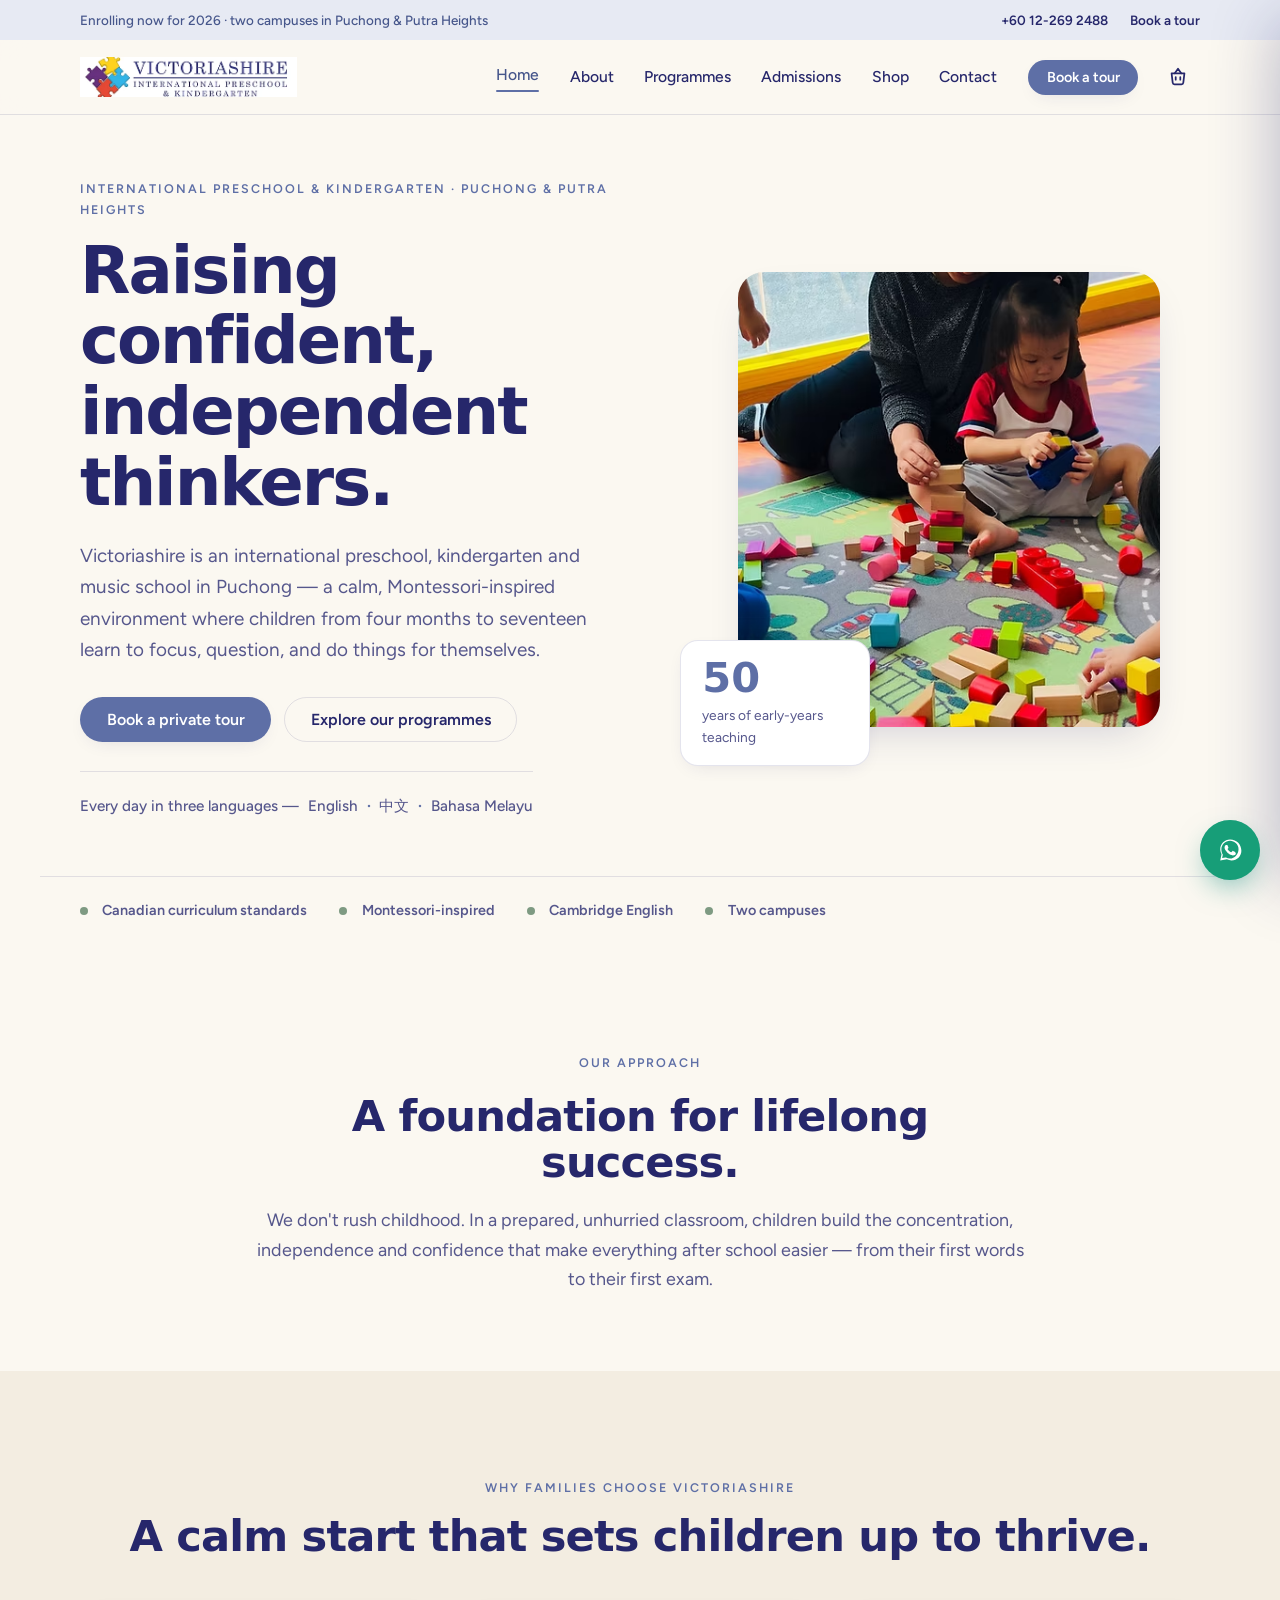
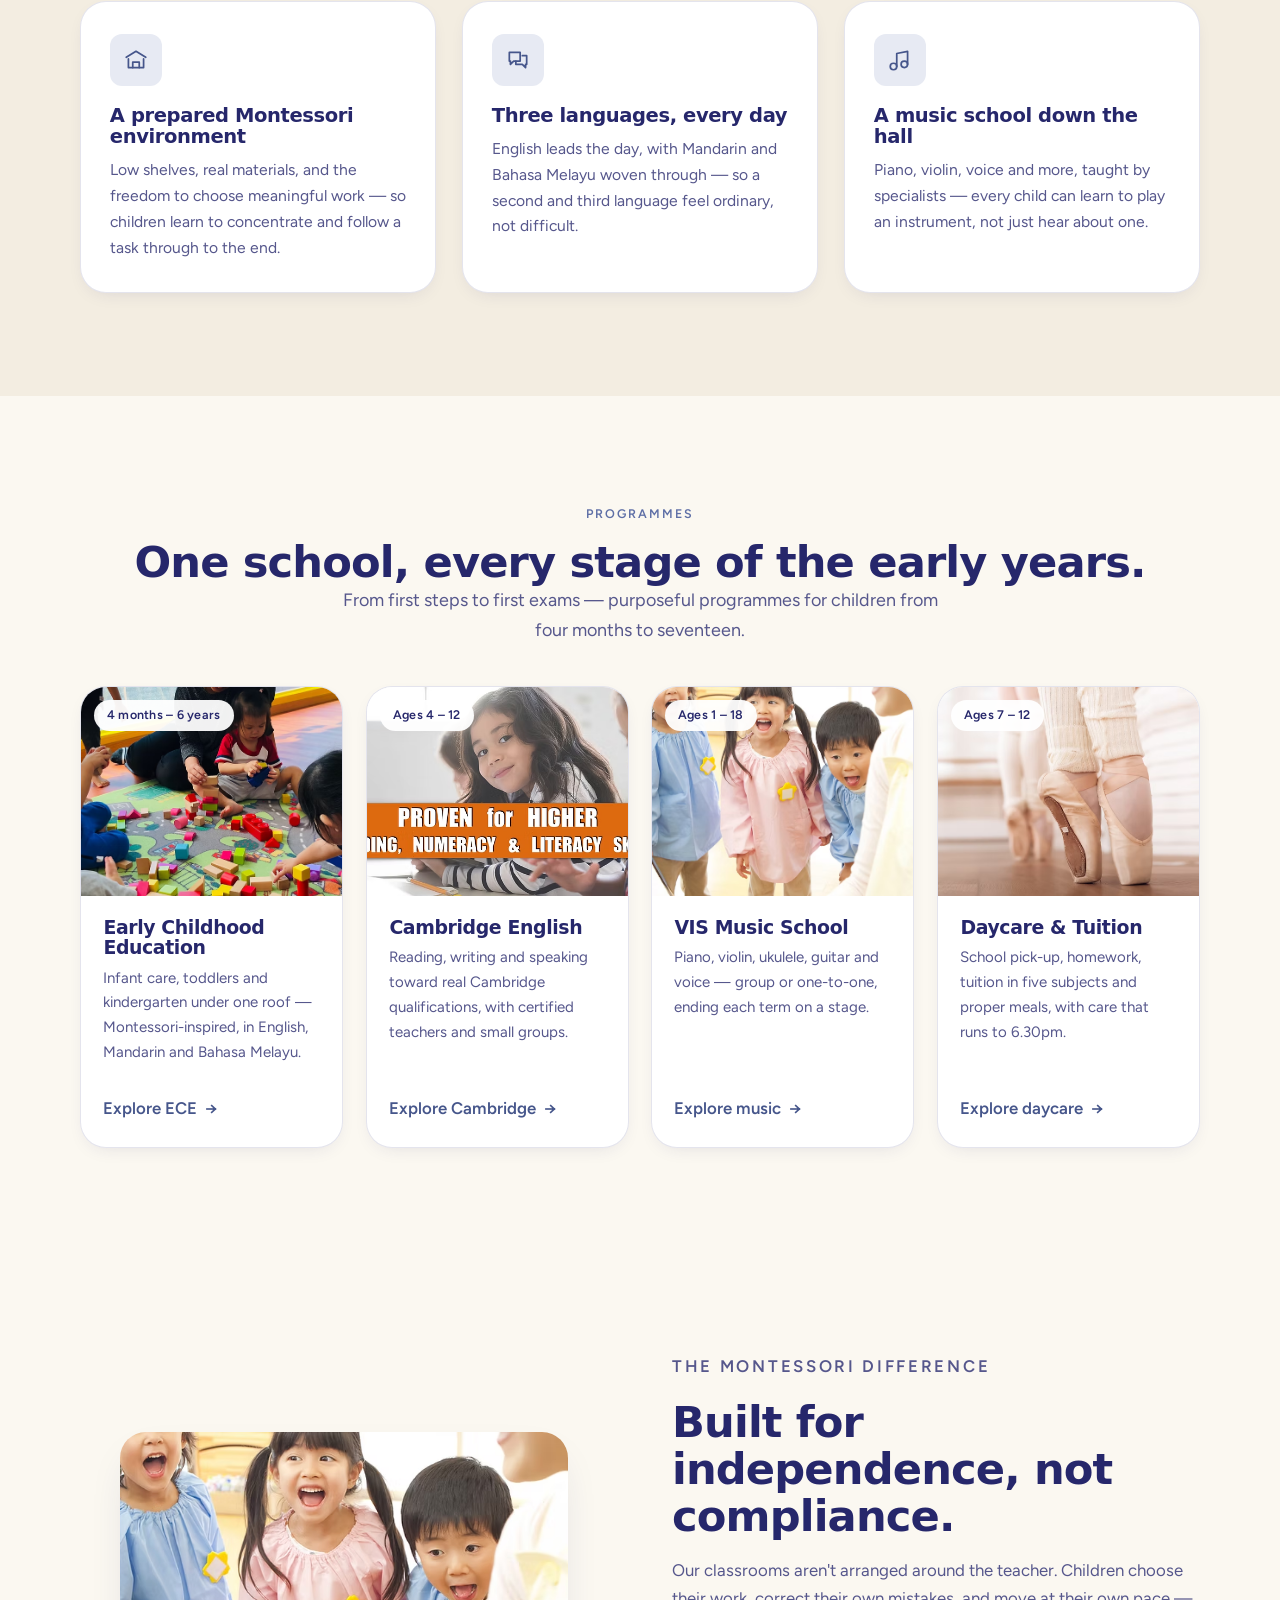
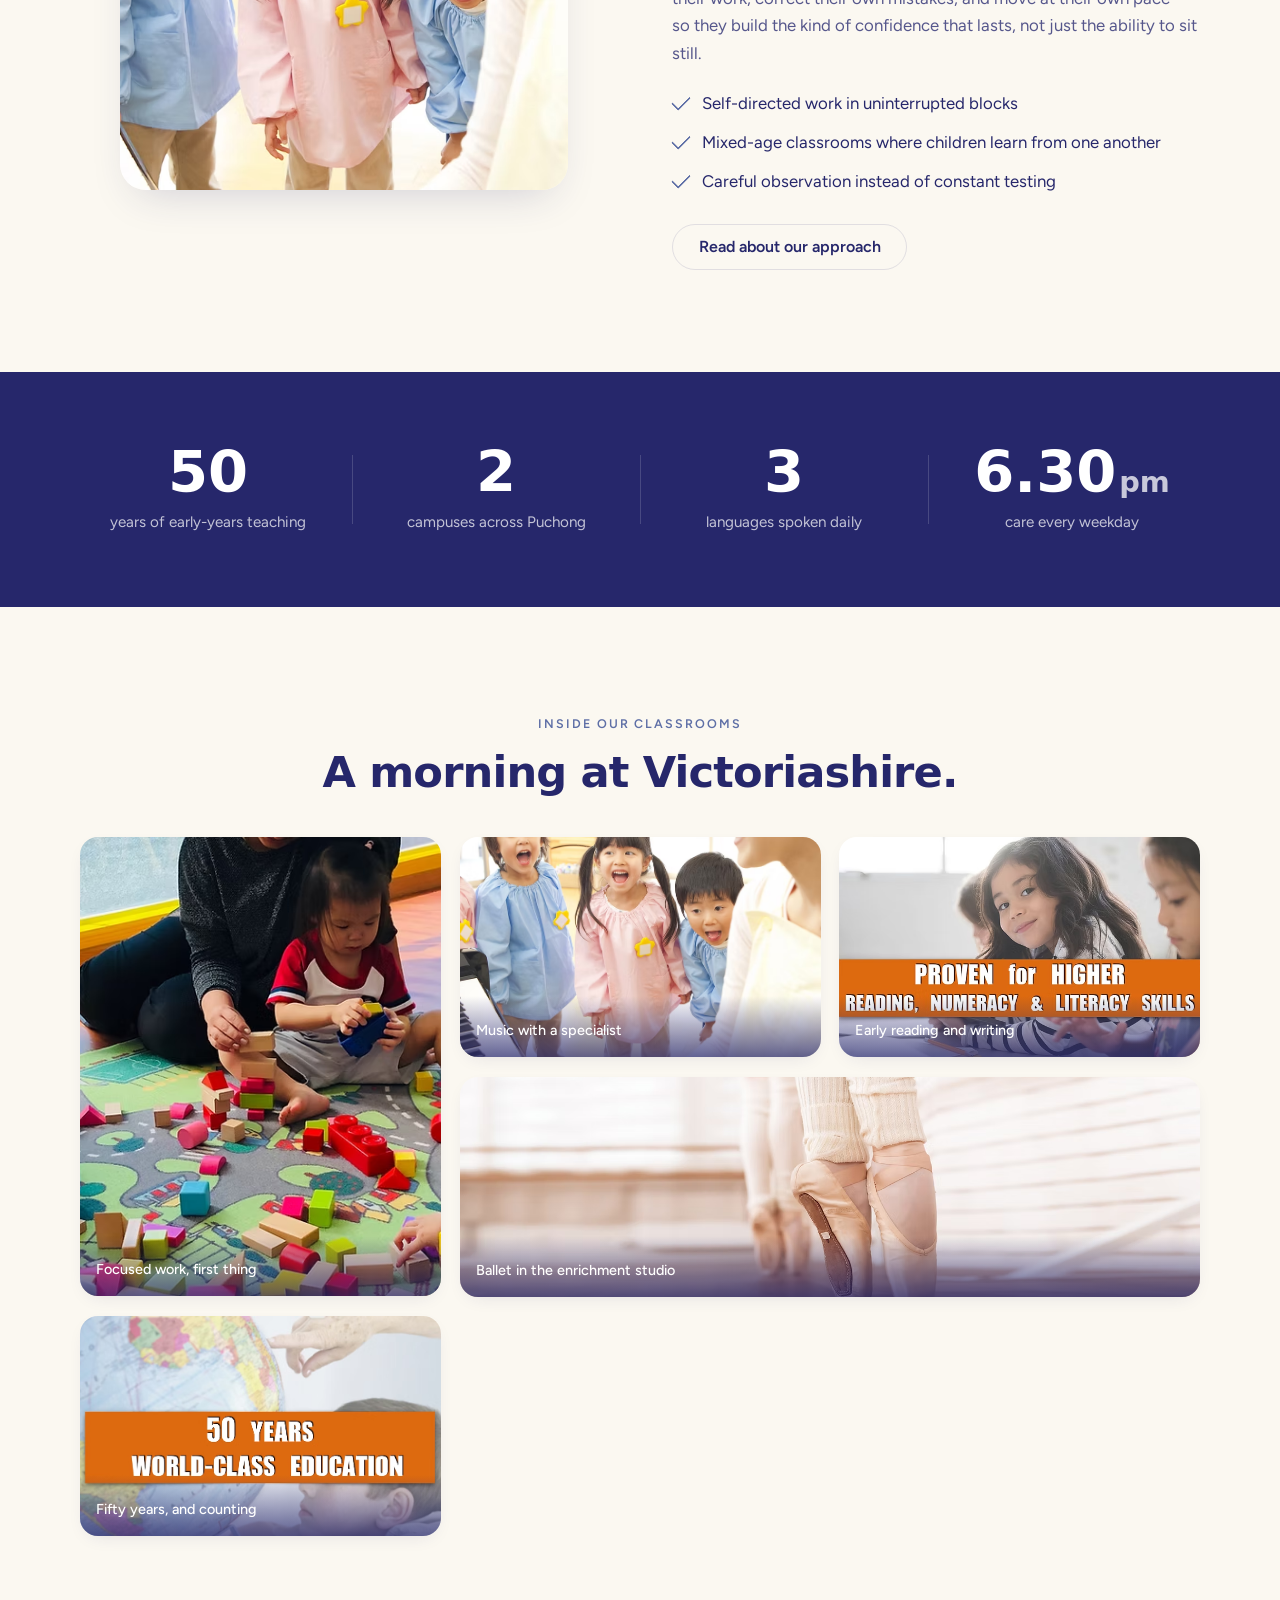
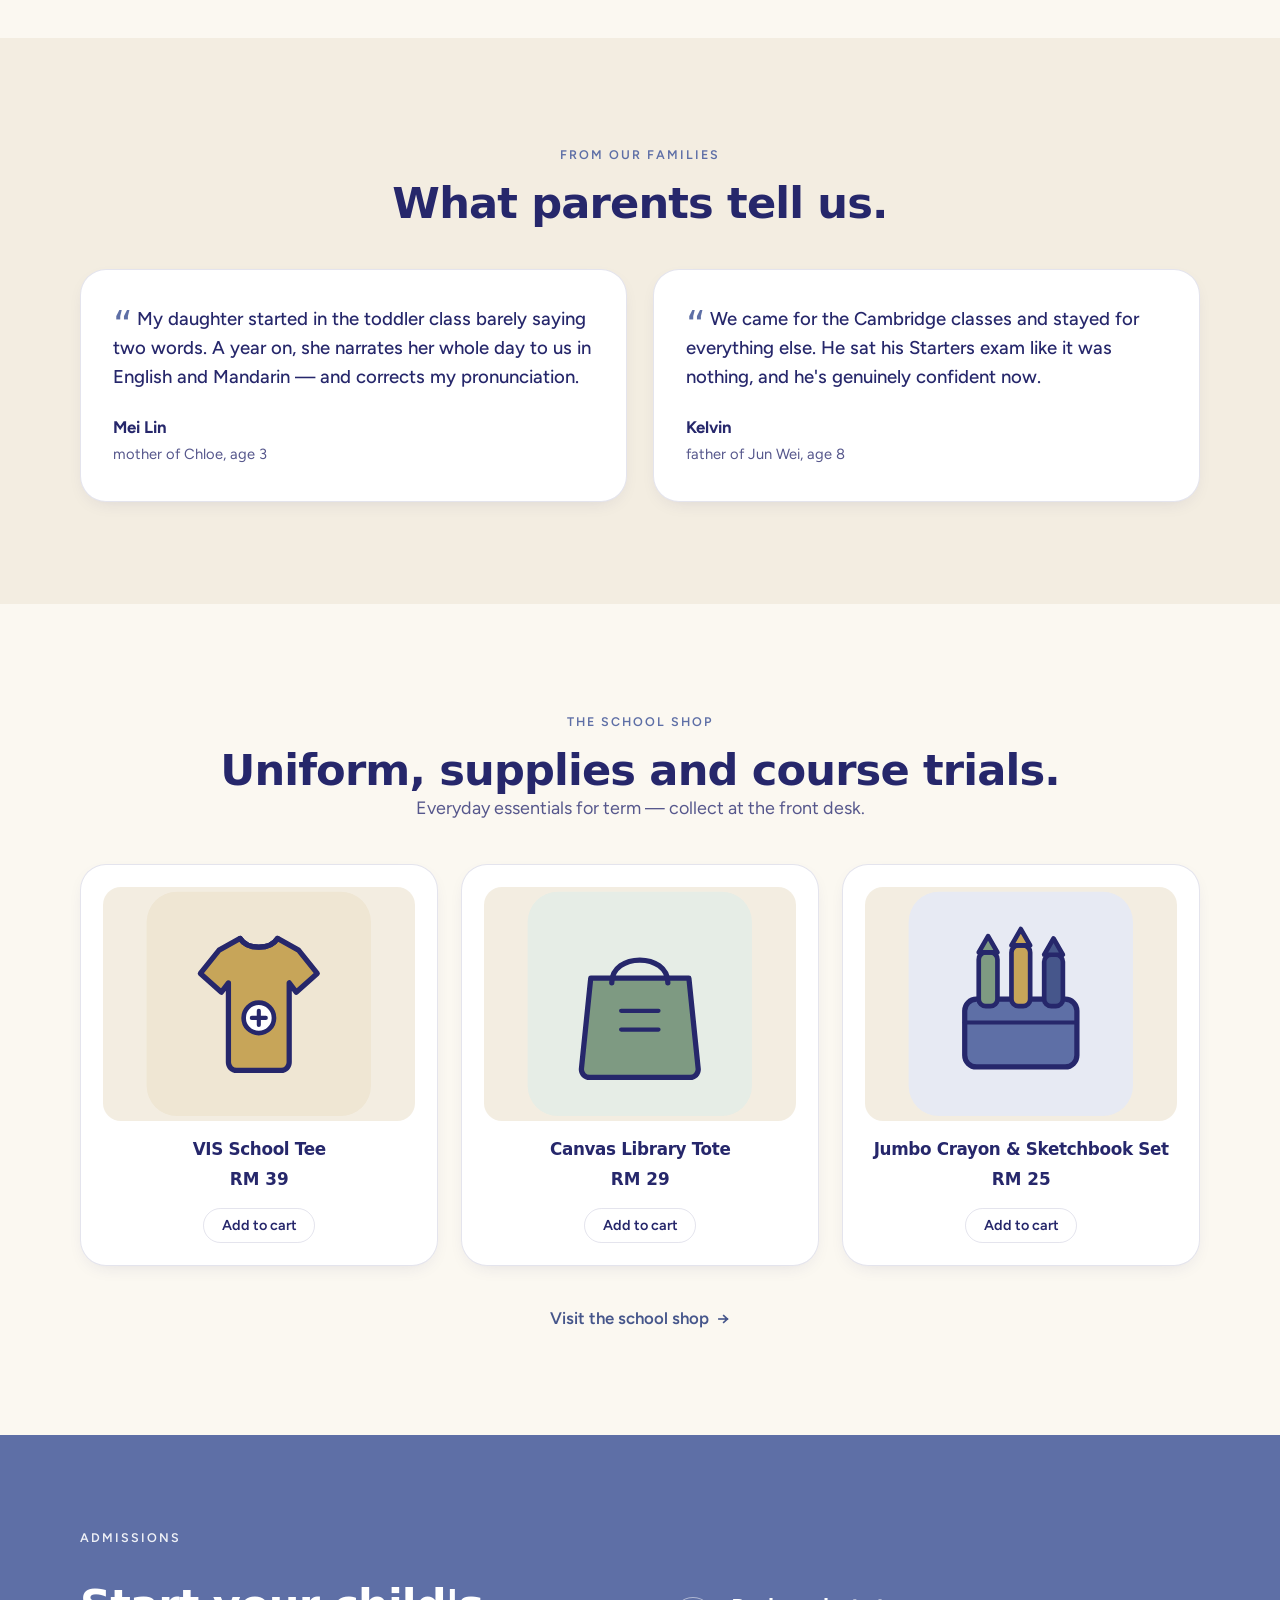
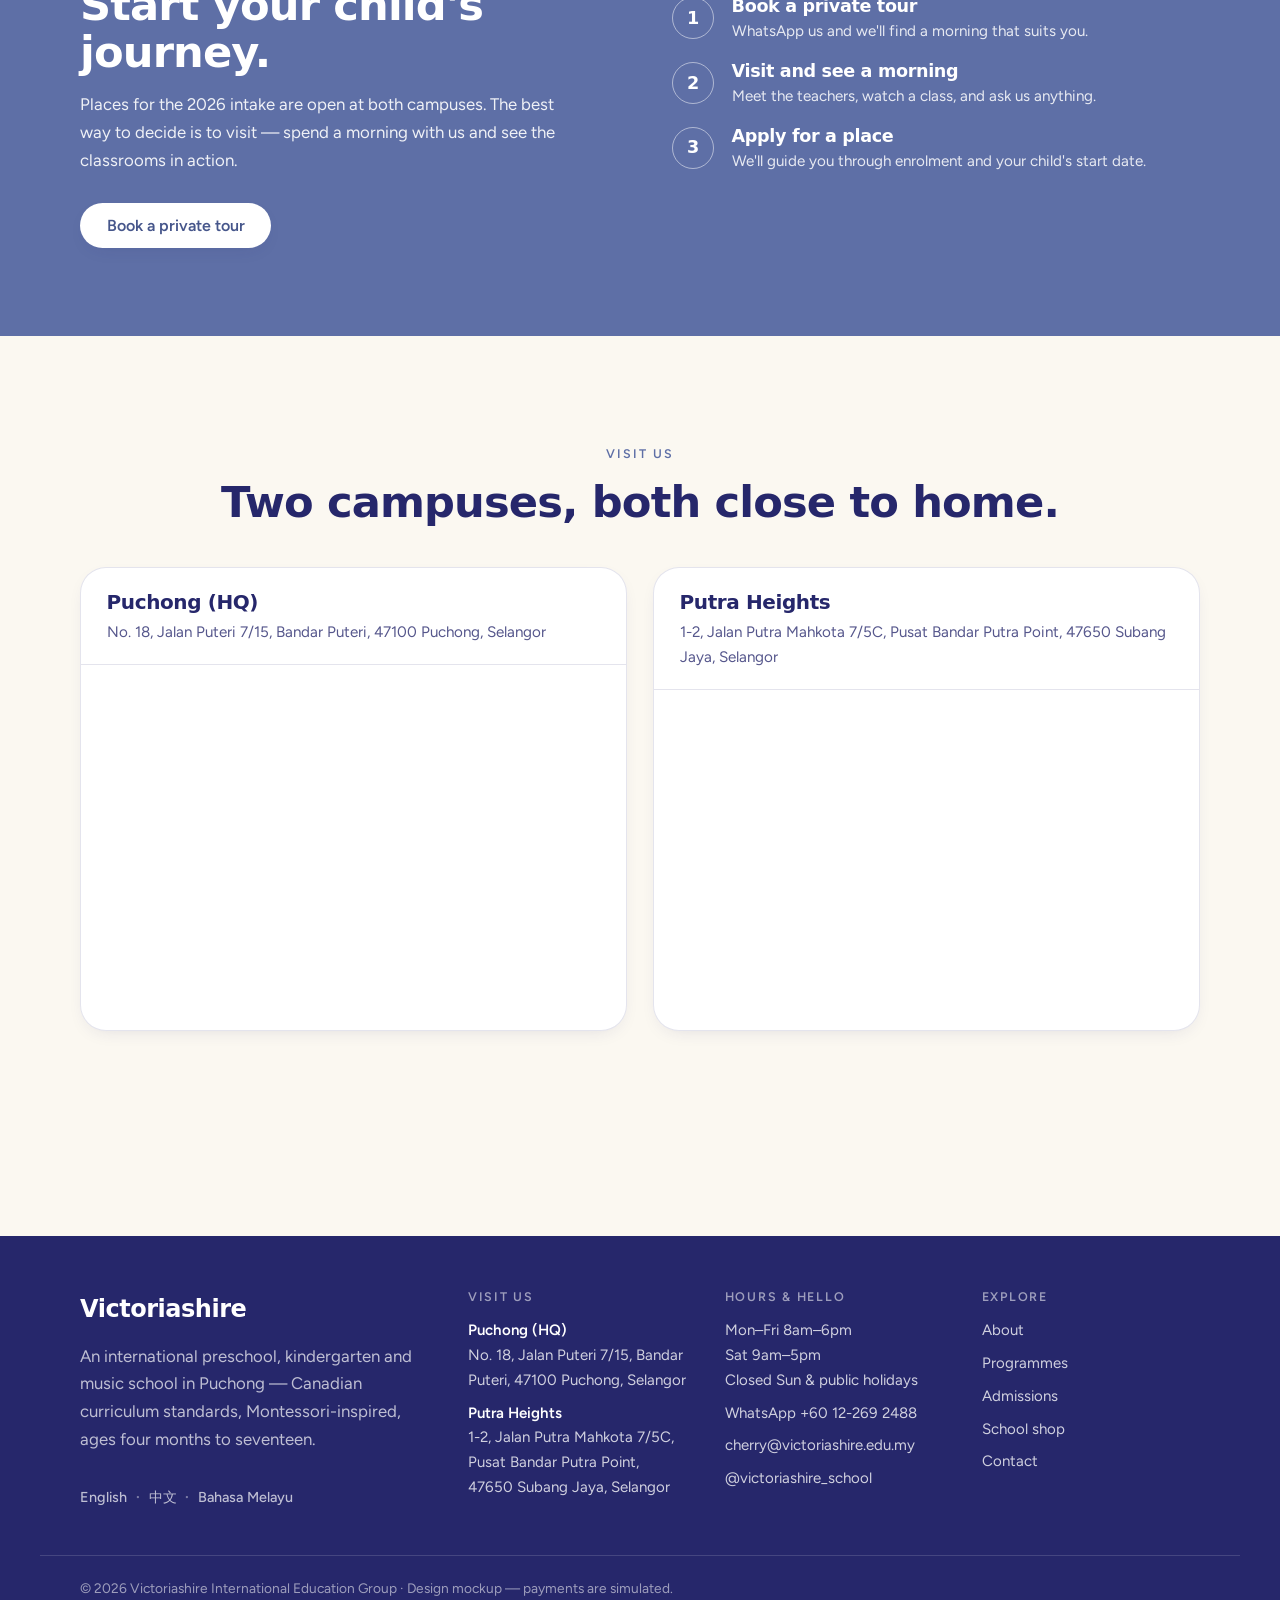
==== commit f4dd86e0: "Client feedback round: palette, imagery, links and chat fix Mockup 3 (Direction B): - Replace forest" ====
--- a/mockup-1-html/index.html
+++ b/mockup-1-html/index.html
@@ -28,7 +28,7 @@
           <h1 class="h-hero">Raising confident, independent thinkers.</h1>
           <p class="hero-sub">Victoriashire is an international preschool, kindergarten and music school in Puchong — a calm, Montessori-inspired environment where children from four months to seventeen learn to focus, question, and do things for themselves.</p>
           <div class="hero-actions">
-            <a class="btn btn-primary" href="https://wa.me/60122692488">Book a private tour</a>
+            <a class="btn btn-primary" href="https://wa.me/60122692488" target="_blank" rel="noopener">Book a private tour</a>
             <a class="btn btn-ghost" href="programmes.html">Explore our programmes</a>
           </div>
           <p class="trilingual hero-lang">Every day in three languages — <span>English</span> <span class="sep">·</span> <span>中文</span> <span class="sep">·</span> <span>Bahasa Melayu</span></p>
@@ -137,8 +137,8 @@
             </div>
           </article>
           <article class="prog-card reveal">
-            <div class="prog-media prog-media--block prog-media--sage">
-              <span class="prog-media-word">After school,<br>handled.</span>
+            <div class="prog-media">
+              <img src="assets/img/photo-ballet.avif" alt="A child in an after-school enrichment class">
               <span class="chip prog-age">Ages 7 – 12</span>
             </div>
             <div class="prog-body">
@@ -255,25 +255,19 @@
         </div>
         <div class="teaser-grid">
           <article class="teaser-card reveal">
-            <div class="teaser-art teaser-art--peri">
-              <svg viewBox="0 0 48 48" fill="none" stroke="currentColor" stroke-width="1.6" stroke-linecap="round" stroke-linejoin="round" aria-hidden="true"><path d="M17 8l-8 5 4 6 4-2v17h22V17l4 2 4-6-8-5-3 0a5 5 0 0 1-10 0z"/></svg>
-            </div>
+            <div class="teaser-art" data-goodie-art="school-tee"></div>
             <h3>VIS School Tee</h3>
             <span class="price">RM 39</span>
             <button class="btn btn-ghost btn-sm" type="button" data-add="school-tee">Add to cart</button>
           </article>
           <article class="teaser-card reveal">
-            <div class="teaser-art teaser-art--sage">
-              <svg viewBox="0 0 48 48" fill="none" stroke="currentColor" stroke-width="1.6" stroke-linecap="round" stroke-linejoin="round" aria-hidden="true"><path d="M12 16h24l-2 24H14z"/><path d="M18 16a6 6 0 0 1 12 0"/></svg>
-            </div>
+            <div class="teaser-art" data-goodie-art="library-tote"></div>
             <h3>Canvas Library Tote</h3>
             <span class="price">RM 29</span>
             <button class="btn btn-ghost btn-sm" type="button" data-add="library-tote">Add to cart</button>
           </article>
           <article class="teaser-card reveal">
-            <div class="teaser-art teaser-art--sand">
-              <svg viewBox="0 0 48 48" fill="none" stroke="currentColor" stroke-width="1.6" stroke-linecap="round" stroke-linejoin="round" aria-hidden="true"><path d="M16 8h4l6 26-4 6-6-6z"/><path d="M28 12h6v28h-6z"/></svg>
-            </div>
+            <div class="teaser-art" data-goodie-art="crayon-set"></div>
             <h3>Jumbo Crayon &amp; Sketchbook Set</h3>
             <span class="price">RM 25</span>
             <button class="btn btn-ghost btn-sm" type="button" data-add="crayon-set">Add to cart</button>
@@ -290,7 +284,7 @@
           <p class="eyebrow eyebrow--light">Admissions</p>
           <h2 class="h-title">Start your child's journey.</h2>
           <p>Places for the 2026 intake are open at both campuses. The best way to decide is to visit — spend a morning with us and see the classrooms in action.</p>
-          <a class="btn btn-white" href="https://wa.me/60122692488">Book a private tour</a>
+          <a class="btn btn-white" href="https://wa.me/60122692488" target="_blank" rel="noopener">Book a private tour</a>
         </div>
         <ol class="steps">
           <li class="step"><span class="step-n">1</span><div><h3>Book a private tour</h3><p>WhatsApp us and we'll find a morning that suits you.</p></div></li>
--- a/mockup-1-html/css/components.css
+++ b/mockup-1-html/css/components.css
@@ -276,6 +276,8 @@
 .cart-row.is-added { background: var(--peri-soft); border-radius: var(--r-sm); }
 .cart-thumb { width: 64px; height: 64px; border-radius: var(--r-sm); object-fit: cover; background: var(--white); }
 .cart-thumb--block { display: grid; place-items: center; font-family: var(--font-display); font-weight: 700; font-size: 1.4rem; }
+.cart-thumb--svg { padding: 0; overflow: hidden; }
+.cart-thumb--svg .goodie-svg { width: 100%; height: 100%; }
 .cart-thumb--peri { background: var(--peri-soft); color: var(--peri-deep); }
 .cart-thumb--sage { background: var(--sage-soft); color: var(--sage); }
 .cart-thumb--sand { background: var(--sand); color: #A8763E; }
--- a/mockup-1-html/css/pages.css
+++ b/mockup-1-html/css/pages.css
@@ -56,7 +56,9 @@
 
 /* ---------------- STATEMENT ---------------- */
 .statement { text-align: center; padding-block: clamp(3rem, 6vw, 5rem); }
-.statement .h-title { margin: .3rem 0 1.2rem; max-width: 20ch; margin-inline: auto; }
+.statement .h-title { margin: .3rem 0 1.2rem; max-width: 22ch; margin-inline: auto; }
+/* let the statement copy breathe across the band instead of hugging the left */
+.statement .sec-lede { max-width: 70ch; margin-inline: auto; }
 
 /* ---------------- VALUES ---------------- */
 .values-grid { display: grid; grid-template-columns: repeat(3, 1fr); gap: 1.6rem; }
@@ -182,12 +184,10 @@
 .teaser-art {
   width: 100%; aspect-ratio: 4 / 3;
   border-radius: var(--r); margin-bottom: .6rem;
-  display: grid; place-items: center;
-}
-.teaser-art svg { width: 56px; height: 56px; }
-.teaser-art--peri { background: var(--peri-soft); color: var(--peri-deep); }
-.teaser-art--sage { background: var(--sage-soft); color: var(--sage); }
-.teaser-art--sand { background: var(--sand); color: #A8763E; }
+  display: grid; place-items: center; overflow: hidden;
+  background: var(--cream-deep);
+}
+.teaser-art .goodie-svg { width: 100%; height: 100%; }
 .teaser-card h3 { font-size: 1.05rem; }
 .teaser-card .price { font-size: 1.05rem; }
 .teaser-card .btn { margin-top: .3rem; }
@@ -384,6 +384,9 @@
 .shop-card-media--sage, .product-media--sage { background: var(--sage-soft); color: var(--sage); }
 .shop-card-media--sand, .product-media--sand { background: var(--sand); color: #A8763E; }
 .shop-monogram { font-family: var(--font-display); font-weight: 700; font-size: 2.6rem; opacity: .92; }
+/* product media: photo fills the frame, illustration sits on the tint */
+.shop-card-media img, .product-media img { width: 100%; height: 100%; object-fit: cover; }
+.shop-card-media .goodie-svg, .product-media .goodie-svg { width: 100%; height: 100%; }
 .shop-badge, .product-badge { position: absolute; top: .6rem; left: .6rem; background: var(--ink); color: #fff; font-family: var(--font-body); font-size: .7rem; font-weight: 600; letter-spacing: .04em; padding: .26rem .62rem; border-radius: var(--r-pill); }
 .shop-badge--new, .product-badge--new { background: var(--sage); }
 .shop-card h3 { font-size: 1.02rem; margin-top: .3rem; }
